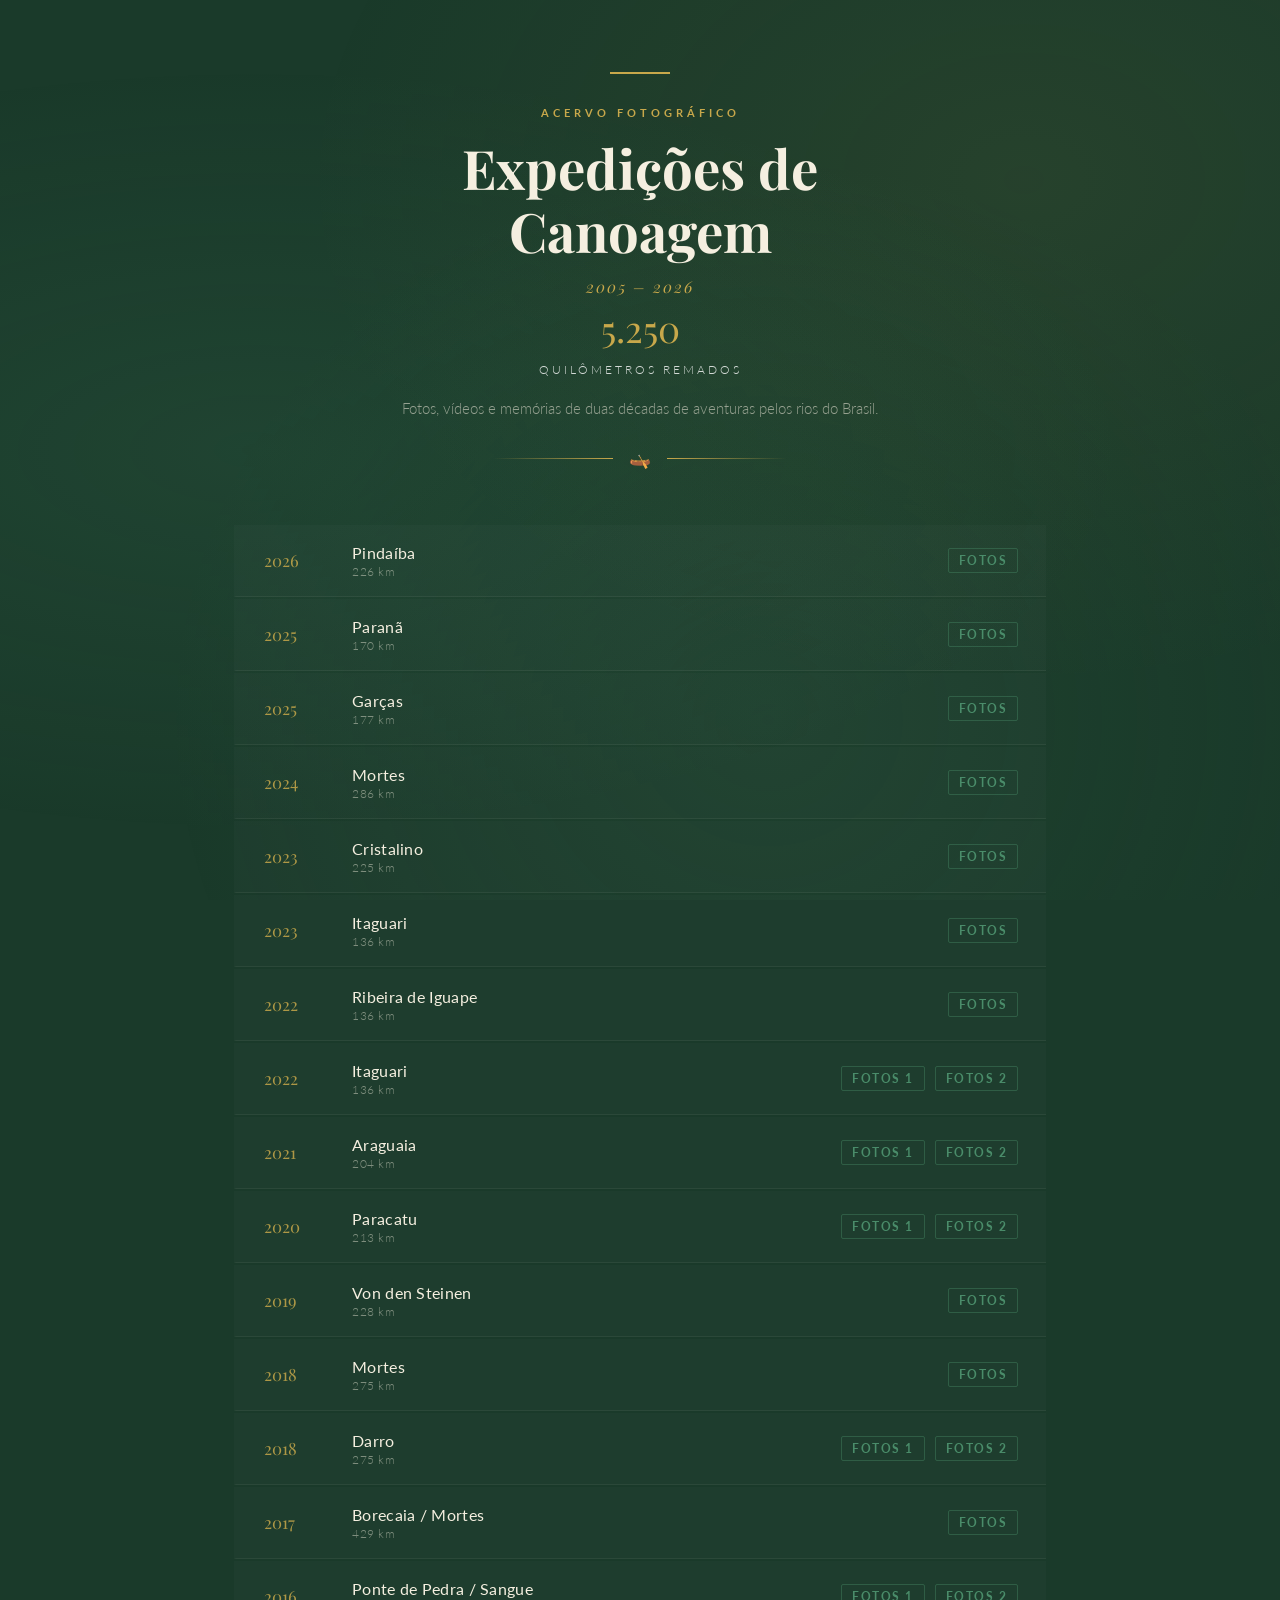
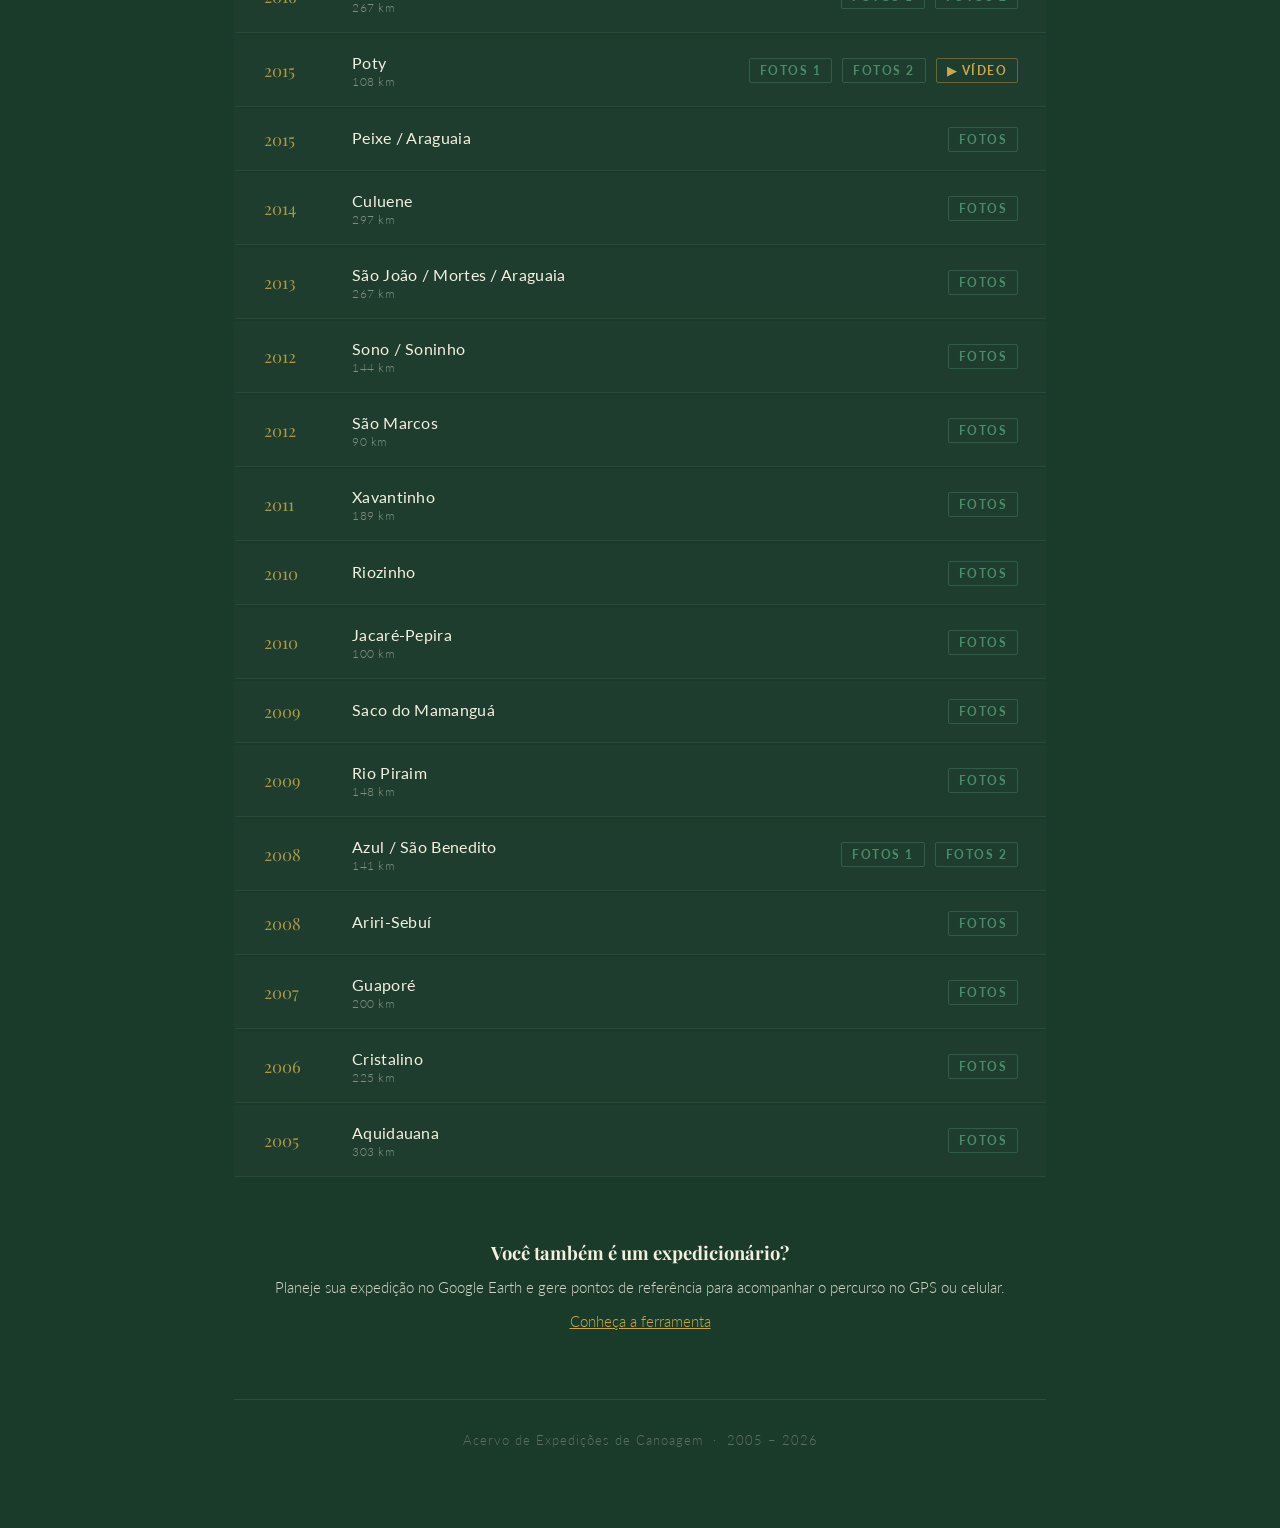
==== index.html @ 000c96ff "Update index.html" ====
<!DOCTYPE html>
<html lang="pt-BR">
<head>
<meta charset="UTF-8">
<meta name="viewport" content="width=device-width, initial-scale=1.0">
<title>Acervo de Expedições de Canoagem</title>
<link href="https://fonts.googleapis.com/css2?family=Playfair+Display:ital,wght@0,400;0,700;1,400&family=Lato:wght@300;400;700&display=swap" rel="stylesheet">
<style>
  :root {
    --verde-escuro: #1a3a2a;
    --verde-medio: #2d5a3d;
    --verde-agua: #4a8c6a;
    --dourado: #c8a84b;
    --bege: #f5efe0;
    --texto: #1a2a1e;
    --texto-suave: #4a5e50;
  }

  * { margin: 0; padding: 0; box-sizing: border-box; }

  body {
    background-color: var(--verde-escuro);
    color: var(--bege);
    font-family: 'Lato', sans-serif;
    font-weight: 300;
    min-height: 100vh;
    overflow-x: hidden;
  }

  /* Fundo com textura */
  body::before {
    content: '';
    position: fixed;
    inset: 0;
    background:
      radial-gradient(ellipse at 20% 50%, rgba(74,140,106,0.12) 0%, transparent 60%),
      radial-gradient(ellipse at 80% 20%, rgba(200,168,75,0.07) 0%, transparent 50%),
      radial-gradient(ellipse at 60% 80%, rgba(45,90,61,0.2) 0%, transparent 55%);
    pointer-events: none;
    z-index: 0;
  }

  .container {
    position: relative;
    z-index: 1;
    max-width: 860px;
    margin: 0 auto;
    padding: 0 24px 80px;
  }

  /* HEADER */
  header {
    text-align: center;
    padding: 72px 0 56px;
    position: relative;
  }

  .header-line {
    width: 60px;
    height: 2px;
    background: var(--dourado);
    margin: 0 auto 32px;
    opacity: 0;
    animation: fadeUp 0.8s ease forwards 0.2s;
  }

  .header-eyebrow {
    font-family: 'Lato', sans-serif;
    font-weight: 700;
    font-size: 11px;
    letter-spacing: 4px;
    text-transform: uppercase;
    color: var(--dourado);
    opacity: 0;
    animation: fadeUp 0.8s ease forwards 0.3s;
  }

  h1 {
    font-family: 'Playfair Display', serif;
    font-size: clamp(2.2rem, 5vw, 3.4rem);
    font-weight: 700;
    line-height: 1.15;
    color: var(--bege);
    margin: 18px 0 14px;
    opacity: 0;
    animation: fadeUp 0.9s ease forwards 0.4s;
  }

  .header-anos {
    font-family: 'Playfair Display', serif;
    font-style: italic;
    font-size: 1rem;
    color: var(--dourado);
    letter-spacing: 2px;
    opacity: 0;
    animation: fadeUp 0.9s ease forwards 0.5s;
  }

  .header-desc { 
    font-size: 0.95rem;
    color: rgba(245,239,224,0.55);
    margin-top: 16px;
    line-height: 1.7;
    opacity: 0;
    animation: fadeUp 0.9s ease forwards 0.6s;
  }
  
  .header-stats {
    font-size: 1rem;
    color: rgba(255,255,255,0.8);
    line-height: 1.7;
    opacity: 0;
    animation: fadeUp 0.9s ease forwards 0.6s;
  }

  .header-ornament {
    display: flex;
    align-items: center;
    justify-content: center;
    gap: 16px;
    margin-top: 26px;
    opacity: 0;
    animation: fadeUp 0.8s ease forwards 0.7s;
  }
  .ornament-line { flex: 1; max-width: 120px; height: 1px; background: linear-gradient(90deg, transparent, var(--dourado)); }
  .ornament-line.right { background: linear-gradient(90deg, var(--dourado), transparent); }
  .ornament-icon { color: var(--dourado); font-size: 1.1rem; }

  /* GRID DE EXPEDIÇÕES */
  .expeditions-grid {
    display: grid;
    gap: 2px;
  }

  .expedition-item {
    display: grid;
    grid-template-columns: 70px minmax(140px, 1fr) auto;
    align-items: center;
    gap: 0 18px;
    padding: 18px 28px;
    border-left: 2px solid transparent;
    transition: all 0.25s ease;
    opacity: 0;
    animation: fadeUp 0.6s ease forwards;
    border-bottom: 1px solid rgba(245,239,224,0.06);
    background: rgba(255,255,255,0.02);
}

  .expedition-item:hover {
    border-left-color: var(--dourado);
    background: rgba(200,168,75,0.06);
    transform: translateX(4px);
  }

  .exp-year {
    font-family: 'Playfair Display', serif;
    font-size: 1.05rem;
    font-weight: 400;
    color: var(--dourado);
    opacity: 0.85;
    white-space: nowrap;
  }

  .exp-name {
    font-size: 1rem;
    font-weight: 400;
    color: var(--bege);
    letter-spacing: 0.3px;
    min-width: 0;
  }
  
  .exp-info {
    display: flex;
    flex-direction: column;
    min-width: 0;
  }

  .exp-distance {
    font-size: 0.72rem;
    color: rgba(245,239,224,0.45);
    margin-top: 3px;
    letter-spacing: 0.5px;
  }

  .exp-links {
    display: flex;
    gap: 10px;
    flex-wrap: wrap;
    justify-content: flex-end;
  }

  .exp-link {
    font-size: 0.75rem;
    font-weight: 700;
    letter-spacing: 1.5px;
    text-transform: uppercase;
    color: var(--verde-agua);
    text-decoration: none;
    border: 1px solid rgba(74,140,106,0.4);
    padding: 4px 10px;
    border-radius: 2px;
    transition: all 0.2s ease;
    white-space: nowrap;
  }

  .exp-link:hover {
    background: var(--verde-agua);
    color: var(--verde-escuro);
    border-color: var(--verde-agua);
  }

  .exp-link.video {
    color: var(--dourado);
    border-color: rgba(200,168,75,0.4);
  }
  .exp-link.video:hover {
    background: var(--dourado);
    color: var(--verde-escuro);
    border-color: var(--dourado);
  }

  /* ANIMAÇÕES por linha */
  .expedition-item:nth-child(1)  { animation-delay: 0.10s }
  .expedition-item:nth-child(2)  { animation-delay: 0.14s }
  .expedition-item:nth-child(3)  { animation-delay: 0.18s }
  .expedition-item:nth-child(4)  { animation-delay: 0.22s }
  .expedition-item:nth-child(5)  { animation-delay: 0.26s }
  .expedition-item:nth-child(6)  { animation-delay: 0.30s }
  .expedition-item:nth-child(7)  { animation-delay: 0.34s }
  .expedition-item:nth-child(8)  { animation-delay: 0.38s }
  .expedition-item:nth-child(9)  { animation-delay: 0.42s }
  .expedition-item:nth-child(10) { animation-delay: 0.46s }
  .expedition-item:nth-child(11) { animation-delay: 0.50s }
  .expedition-item:nth-child(12) { animation-delay: 0.54s }
  .expedition-item:nth-child(13) { animation-delay: 0.58s }
  .expedition-item:nth-child(14) { animation-delay: 0.62s }
  .expedition-item:nth-child(15) { animation-delay: 0.66s }
  .expedition-item:nth-child(16) { animation-delay: 0.70s }
  .expedition-item:nth-child(17) { animation-delay: 0.74s }
  .expedition-item:nth-child(18) { animation-delay: 0.78s }
  .expedition-item:nth-child(19) { animation-delay: 0.82s }
  .expedition-item:nth-child(20) { animation-delay: 0.86s }
  .expedition-item:nth-child(21) { animation-delay: 0.90s }
  .expedition-item:nth-child(22) { animation-delay: 0.94s }
  .expedition-item:nth-child(23) { animation-delay: 0.98s }
  .expedition-item:nth-child(24) { animation-delay: 1.02s }
  .expedition-item:nth-child(25) { animation-delay: 1.06s }
  .expedition-item:nth-child(26) { animation-delay: 1.10s }
  .expedition-item:nth-child(27) { animation-delay: 1.14s }
  .expedition-item:nth-child(28) { animation-delay: 1.18s }
  .expedition-item:nth-child(29) { animation-delay: 1.22s }
  .expedition-item:nth-child(30) { animation-delay: 1.26s }
  .expedition-item:nth-child(30) { animation-delay: 1.30s }
  
  .utilitario {
    display: block;
    text-align: center;
    font-size: 0.95rem;
    color: rgba(245,239,224,0.55);
    line-height: 1.7;
    margin-top: 60px;
  }
  
  .utilitario-titulo {
    margin: 0 0 8px 0;
    font-family: 'Playfair Display', serif;
    font-size: 1.15rem;
    font-weight: 700;
    color: var(--bege);
  }

  .utilitario-texto {
    margin: 0 0 10px 0;
    font-size: 1 rem;
    line-height: 1.5;
    color: rgba(245,239,224,0.85);
  }
  
  @keyframes fadeUp {
    from { opacity: 0; transform: translateY(14px); }
    to   { opacity: 1; transform: translateY(0); }
  }

  /* FOOTER */
  footer {
    text-align: center;
    margin-top: 64px;
    padding-top: 32px;
    border-top: 1px solid rgba(245,239,224,0.1);
    font-size: 0.8rem;
    color: rgba(245,239,224,0.3);
    letter-spacing: 1px;
  }
  
    /* RESPONSIVE */
  @media (max-width: 600px) {

    .container {
        padding: 0 12px 50px;
    }

    .expedition-item {
        grid-template-columns: 55px minmax(90px, 1fr) auto;
        gap: 0 10px;
        padding: 12px 10px;
    }

    .exp-year {
        font-size: 0.9rem;
    }

    .exp-name {
        font-size: 0.88rem;
        line-height: 1.25;
    }
    
    .exp-distance {
        font-size: 0.62rem;
    }

    .exp-links {
        grid-column: auto;
        justify-content: flex-end;
        gap: 4px;
    }

    .exp-link {
        font-size: 0.58rem;
        letter-spacing: 0.8px;
        padding: 3px 6px;
    }
}

@media (max-width: 400px) {

    .expedition-item {
        grid-template-columns: 48px minmax(70px, 1fr) auto;
        gap: 0 8px;
        padding: 10px 8px;
    }

    .exp-year {
        font-size: 0.82rem;
    }

    .exp-name {
        font-size: 0.8rem;
    }
    
    .exp-distance {
        font-size: 0.62rem;
    }

    .exp-link {
        font-size: 0.52rem;
        padding: 2px 5px;
    }
}

a {
    color: #c8a84b;
}

a:hover {
    color: #ffe08a;
}

a:visited {
    color: #c8a84b;
}
</style>
</head>
<body>
<div class="container">

  <header>
    <div class="header-line"></div>
    <div class="header-eyebrow">Acervo fotográfico</div>
    <h1>Expedições de<br>Canoagem</h1>
    <div class="header-anos">2005 – 2026</div>
    <div class="header-stats">
    <div style="font-size:2.3rem;color:var(--dourado);font-family:'Playfair Display',serif;">
        5.250
    </div>
    <div style="font-size:0.75rem;letter-spacing:3px;text-transform:uppercase;">
        Quilômetros remados
    </div>
    </div>
	<p class="header-desc">Fotos, vídeos e memórias de duas décadas de aventuras pelos rios do Brasil.</p>
	<div class="header-ornament">
      <div class="ornament-line"></div>
      <div class="ornament-icon">🛶</div>
      <div class="ornament-line right"></div>
    </div>
  </header>

  <div class="expeditions-grid">

    <div class="expedition-item">
      <span class="exp-year">2026</span>
      <div class="exp-info">
        <span class="exp-name">Pindaíba</span>
        <span class="exp-distance">226 km</span>
    </div>
      <div class="exp-links">
        <a class="exp-link" href="https://photos.app.goo.gl/m9v47YQHUEsN6g4j7" target="_blank">Fotos</a>
      </div>
    </div>
    
     <div class="expedition-item">
      <span class="exp-year">2025</span>
      <div class="exp-info">
        <span class="exp-name">Paranã</span>
        <span class="exp-distance">170 km</span>
      </div>
      <div class="exp-links">
        <a class="exp-link" href="https://photos.app.goo.gl/DyRYqkpv8MAnPJQ5A" target="_blank">Fotos</a>
      </div>
    </div>

    <div class="expedition-item">
      <span class="exp-year">2025</span>
      <div class="exp-info">
        <span class="exp-name">Garças</span>
        <span class="exp-distance">177 km</span>
      </div>
      <div class="exp-links">
        <a class="exp-link" href="https://photos.app.goo.gl/UR3LvD22ki93mKbQ8" target="_blank">Fotos</a>
      </div>
    </div>

    <div class="expedition-item">
      <span class="exp-year">2024</span>
      <div class="exp-info">
        <span class="exp-name">Mortes</span>
        <span class="exp-distance">286 km</span>
      </div>
      <div class="exp-links">
        <a class="exp-link" href="https://photos.app.goo.gl/uyjTkDUnoEy2aUme9" target="_blank">Fotos</a>
      </div>
    </div>

    <div class="expedition-item">
      <span class="exp-year">2023</span>
      <div class="exp-info">
        <span class="exp-name">Cristalino</span>
        <span class="exp-distance">225 km</span>
      </div>
      <div class="exp-links">
        <a class="exp-link" href="https://photos.app.goo.gl/HfRaPcPBHWZJnwCd9" target="_blank">Fotos</a>
      </div>
    </div>

	<div class="expedition-item">
      <span class="exp-year">2023</span>
      <div class="exp-info">
        <span class="exp-name">Itaguari</span>
        <span class="exp-distance">136 km</span>
      </div>
      <div class="exp-links">
        <a class="exp-link" href="https://photos.app.goo.gl/9ZM7ihvPqLXBNMGN9" target="_blank">Fotos</a>
      </div>
    </div>
	  
    <div class="expedition-item">
      <span class="exp-year">2022</span>
      <div class="exp-info">
        <span class="exp-name">Ribeira de Iguape</span>
        <span class="exp-distance">136 km</span>
      </div>
      <div class="exp-links">
        <a class="exp-link" href="https://photos.app.goo.gl/zvNReesDEYcqHHKM9" target="_blank">Fotos</a>
      </div>
    </div>

    <div class="expedition-item">
      <span class="exp-year">2022</span>
      <div class="exp-info">
        <span class="exp-name">Itaguari</span>
        <span class="exp-distance">136 km</span>
      </div>
      <div class="exp-links">
        <a class="exp-link" href="https://photos.app.goo.gl/89jy46BPt4EvnwqKA" target="_blank">Fotos 1</a>
        <a class="exp-link" href="https://photos.app.goo.gl/bTAGxEXSX6N8avP66" target="_blank">Fotos 2</a>
      </div>
    </div>

    <div class="expedition-item">
      <span class="exp-year">2021</span>
      <div class="exp-info">
        <span class="exp-name">Araguaia</span>
        <span class="exp-distance">204 km</span>
      </div>
      <div class="exp-links">
        <a class="exp-link" href="https://photos.app.goo.gl/kb1BboUAmhTsWbC87" target="_blank">Fotos 1</a>
		<a class="exp-link" href="https://photos.app.goo.gl/MrUh2fDmd6QWYtRv7" target="_blank">Fotos 2</a>
      </div>
    </div>

    <div class="expedition-item">
      <span class="exp-year">2020</span>
      <div class="exp-info">
        <span class="exp-name">Paracatu</span>
        <span class="exp-distance">213 km</span>
      </div>
      <div class="exp-links">
        <a class="exp-link" href="https://photos.app.goo.gl/4knHjHYUZtkJJ9MV6" target="_blank">Fotos 1</a>
        <a class="exp-link" href="https://photos.app.goo.gl/vZLcXkLYufs4cEvV6" target="_blank">Fotos 2</a>
      </div>
    </div>

    <div class="expedition-item">
      <span class="exp-year">2019</span>
      <div class="exp-info">
        <span class="exp-name">Von den Steinen</span>
        <span class="exp-distance">228 km</span>
      </div>
      <div class="exp-links">
        <a class="exp-link" href="https://photos.app.goo.gl/S7rGKEp4Vqud6LMJ7" target="_blank">Fotos</a>
      </div>
    </div>

    <div class="expedition-item">
      <span class="exp-year">2018</span>
      <div class="exp-info">
        <span class="exp-name">Mortes</span>
        <span class="exp-distance">275 km</span>
      </div>
      <div class="exp-links">
        <a class="exp-link" href="https://photos.app.goo.gl/ms8rifiNUSxWVVWm7" target="_blank">Fotos</a>
      </div>
    </div>

    <div class="expedition-item">
      <span class="exp-year">2018</span>
      <div class="exp-info">
        <span class="exp-name">Darro</span>
        <span class="exp-distance">275 km</span>
      </div>
      <div class="exp-links">
        <a class="exp-link" href="https://photos.app.goo.gl/ZwB79SADoG4itPw28" target="_blank">Fotos 1</a>
        <a class="exp-link" href="https://photos.app.goo.gl/5dcUvqsG5TUX3bADA" target="_blank">Fotos 2</a>
      </div>
    </div>

    <div class="expedition-item">
      <span class="exp-year">2017</span>
      <div class="exp-info">
        <span class="exp-name">Borecaia / Mortes</span>
        <span class="exp-distance">429 km</span>
      </div>
      <div class="exp-links">
        <a class="exp-link" href="https://photos.app.goo.gl/M82o2D0hXvsnNRkP2" target="_blank">Fotos</a>
      </div>
    </div>

    <div class="expedition-item">
      <span class="exp-year">2016</span>
      <div class="exp-info">
        <span class="exp-name">Ponte de Pedra / Sangue</span>
        <span class="exp-distance">267 km</span>
      </div>
      <div class="exp-links">
        <a class="exp-link" href="https://photos.app.goo.gl/togx7EcDFhQzoZAQ8" target="_blank">Fotos 1</a>
		<a class="exp-link" href="https://photos.app.goo.gl/5KssFTd15VfbUk2Y9" target="_blank">Fotos 2</a>
      </div>
    </div>

    <div class="expedition-item">
      <span class="exp-year">2015</span>
      <div class="exp-info">
        <span class="exp-name">Poty</span>
        <span class="exp-distance">108 km</span>
      </div>
      <div class="exp-links">
        <a class="exp-link" href="https://photos.app.goo.gl/yxqR5dMR9TVwUP3d6" target="_blank">Fotos 1</a>
        <a class="exp-link" href="https://photos.app.goo.gl/fs1KAXpQHvMyzT86A" target="_blank">Fotos 2</a>
        <a class="exp-link video" href="https://vimeo.com/130828485" target="_blank">▶ Vídeo</a>
      </div>
    </div>

    <div class="expedition-item">
      <span class="exp-year">2015</span>
      <div class="exp-info">
        <span class="exp-name">Peixe / Araguaia</span>
        <span class="exp-distance"></span>
      </div>
      <div class="exp-links">
        <a class="exp-link" href="https://goo.gl/photos/z7FJrwnPuCch7qSb9" target="_blank">Fotos</a>
      </div>
    </div>

    <div class="expedition-item">
      <span class="exp-year">2014</span>
      <div class="exp-info">
        <span class="exp-name">Culuene</span>
        <span class="exp-distance">297 km</span>
      </div>
      <div class="exp-links">
        <a class="exp-link" href="https://photos.app.goo.gl/xWeLgeG8LHFQ4WCA6" target="_blank">Fotos</a>
      </div>
    </div>

    <div class="expedition-item">
      <span class="exp-year">2013</span>
      <div class="exp-info">
        <span class="exp-name">São João / Mortes / Araguaia</span>
        <span class="exp-distance">267 km</span>
      </div>
      <div class="exp-links">
        <a class="exp-link" href="https://photos.app.goo.gl/2LrCK5eBKgw5pi1F7" target="_blank">Fotos</a>
      </div>
    </div>

    <div class="expedition-item">
      <span class="exp-year">2012</span>
      <div class="exp-info">
        <span class="exp-name">Sono / Soninho</span>
        <span class="exp-distance">144 km</span>
      </div>
      <div class="exp-links">
        <a class="exp-link" href="https://goo.gl/photos/wistmKkBZjPVUen86" target="_blank">Fotos</a>
      </div>
    </div>

    <div class="expedition-item">
      <span class="exp-year">2012</span>
      <div class="exp-info">
        <span class="exp-name">São Marcos</span>
        <span class="exp-distance">90 km</span>
      </div>
      <div class="exp-links">
        <a class="exp-link" href="https://photos.app.goo.gl/DwHQTTXSjPXovUgu5" target="_blank">Fotos</a>
      </div>
    </div>

    <div class="expedition-item">
      <span class="exp-year">2011</span>
      <div class="exp-info">
        <span class="exp-name">Xavantinho</span>
        <span class="exp-distance">189 km</span>
      </div>
      <div class="exp-links">
        <a class="exp-link" href="https://goo.gl/photos/EeXbLpGmJN8E6BH46" target="_blank">Fotos</a>
      </div>
    </div>

    <div class="expedition-item">
      <span class="exp-year">2010</span>
      <div class="exp-info">
        <span class="exp-name">Riozinho</span>
        <span class="exp-distance"></span>
      </div>
      <div class="exp-links">
        <a class="exp-link" href="https://photos.app.goo.gl/NenxjAC2cfAWijgn7" target="_blank">Fotos</a>
      </div>
    </div>

    <div class="expedition-item">
      <span class="exp-year">2010</span>
      <div class="exp-info">
        <span class="exp-name">Jacaré-Pepira</span>
        <span class="exp-distance">100 km</span>
      </div>
      <div class="exp-links">
        <a class="exp-link" href="https://photos.app.goo.gl/qzBr225b5j5mZPQp6" target="_blank">Fotos</a>
      </div>
    </div>

    <div class="expedition-item">
      <span class="exp-year">2009</span>
      <div class="exp-info">
        <span class="exp-name">Saco do Mamanguá</span>
        <span class="exp-distance"></span>
      </div>
      <div class="exp-links">
        <a class="exp-link" href="https://photos.app.goo.gl/JgRmRMt6TnrGEkGG9" target="_blank">Fotos</a>
      </div>
    </div>

    <div class="expedition-item">
      <span class="exp-year">2009</span>
      <div class="exp-info">
        <span class="exp-name">Rio Piraim</span>
        <span class="exp-distance">148 km</span>
      </div>
      <div class="exp-links">
        <a class="exp-link" href="https://photos.app.goo.gl/pK6S1UVzhmqF3j4D8" target="_blank">Fotos</a>
      </div>
    </div>

    <div class="expedition-item">
      <span class="exp-year">2008</span>
      <div class="exp-info">
        <span class="exp-name">Azul / São Benedito</span>
        <span class="exp-distance">141 km</span>
      </div>
      <div class="exp-links">
        <a class="exp-link" href="https://goo.gl/photos/HiXSYeYApEwK4rWi7" target="_blank">Fotos 1</a>
		<a class="exp-link" href="https://photos.app.goo.gl/nvSxuikYibEsEFby5" target="_blank">Fotos 2</a>
      </div>
    </div>

    <div class="expedition-item">
      <span class="exp-year">2008</span>
      <div class="exp-info">
        <span class="exp-name">Ariri-Sebuí</span>
        <span class="exp-distance"></span>
      </div>
      <div class="exp-links">
        <a class="exp-link" href="https://photos.app.goo.gl/Vctr5ZGRqvKuKgKZ9" target="_blank">Fotos</a>
      </div>
    </div>

    <div class="expedition-item">
      <span class="exp-year">2007</span>
      <div class="exp-info">
        <span class="exp-name">Guaporé</span>
        <span class="exp-distance">200 km</span>
      </div>
      <div class="exp-links">
        <a class="exp-link" href="https://goo.gl/photos/b6JsruB59MyX21857" target="_blank">Fotos</a>
      </div>
    </div>

    <div class="expedition-item">
      <span class="exp-year">2006</span>
      <div class="exp-info">
        <span class="exp-name">Cristalino</span>
        <span class="exp-distance">225 km</span>
      </div>
      <div class="exp-links">
        <a class="exp-link" href="https://photos.app.goo.gl/tcVBaVaHgmfpk3ND9" target="_blank">Fotos</a>
      </div>
    </div>

    <div class="expedition-item">
      <span class="exp-year">2005</span>
      <div class="exp-info">
        <span class="exp-name">Aquidauana</span>
        <span class="exp-distance">303 km</span>
      </div>
      <div class="exp-links">
        <a class="exp-link" href="https://photos.app.goo.gl/2y8y6T2FN9wakmce8" target="_blank">Fotos</a>
      </div>
    </div>

  </div>
  
  <div class="utilitario">
    <p class="utilitario-titulo">Você também é um expedicionário?</p>

    <p class="utilitario-texto">
        Planeje sua expedição no Google Earth e gere pontos de referência para acompanhar o percurso no GPS ou celular.
    </p>

    <a href="manipulakml.html" target="_blank">Conheça a ferramenta</a>
  </div>

  <footer>
    <p>Acervo de Expedições de Canoagem &nbsp;·&nbsp; 2005 – 2026</p>
  </footer>
</div>
</body>
</html>
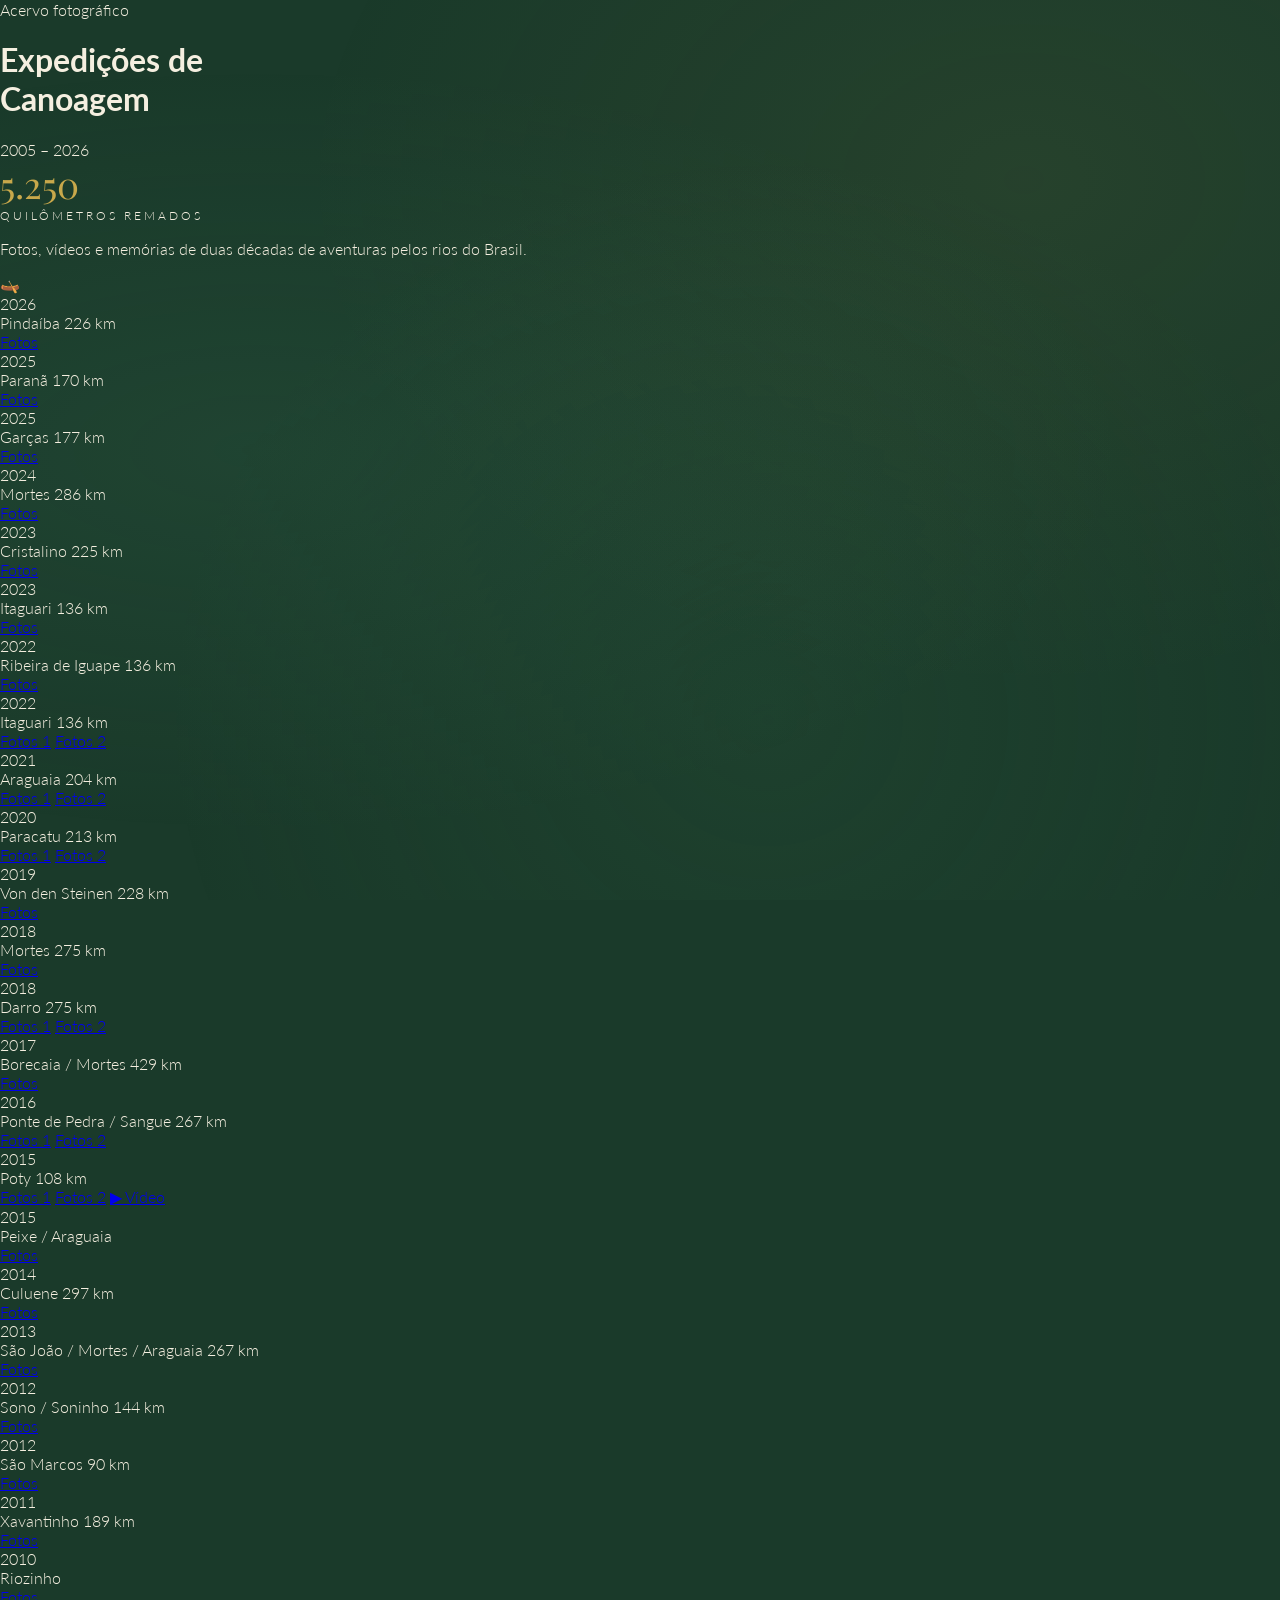
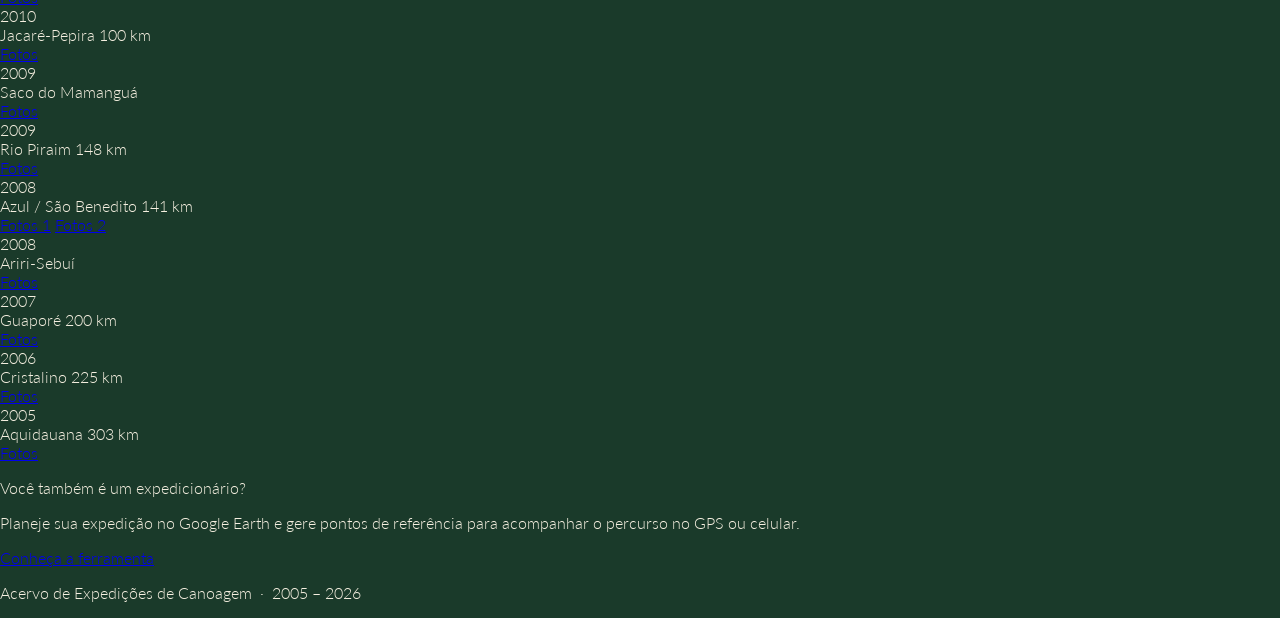
==== commit 32854ab7: "Update index.html" ====
--- a/index.html
+++ b/index.html
@@ -1,765 +1,405 @@
 <!DOCTYPE html>
 <html lang="pt-BR">
+
 <head>
-<meta charset="UTF-8">
-<meta name="viewport" content="width=device-width, initial-scale=1.0">
-<title>Acervo de Expedições de Canoagem</title>
-<link href="https://fonts.googleapis.com/css2?family=Playfair+Display:ital,wght@0,400;0,700;1,400&family=Lato:wght@300;400;700&display=swap" rel="stylesheet">
-<style>
-  :root {
-    --verde-escuro: #1a3a2a;
-    --verde-medio: #2d5a3d;
-    --verde-agua: #4a8c6a;
-    --dourado: #c8a84b;
-    --bege: #f5efe0;
-    --texto: #1a2a1e;
-    --texto-suave: #4a5e50;
-  }
-
-  * { margin: 0; padding: 0; box-sizing: border-box; }
-
-  body {
-    background-color: var(--verde-escuro);
-    color: var(--bege);
-    font-family: 'Lato', sans-serif;
-    font-weight: 300;
-    min-height: 100vh;
-    overflow-x: hidden;
-  }
-
-  /* Fundo com textura */
-  body::before {
-    content: '';
-    position: fixed;
-    inset: 0;
-    background:
-      radial-gradient(ellipse at 20% 50%, rgba(74,140,106,0.12) 0%, transparent 60%),
-      radial-gradient(ellipse at 80% 20%, rgba(200,168,75,0.07) 0%, transparent 50%),
-      radial-gradient(ellipse at 60% 80%, rgba(45,90,61,0.2) 0%, transparent 55%);
-    pointer-events: none;
-    z-index: 0;
-  }
-
-  .container {
-    position: relative;
-    z-index: 1;
-    max-width: 860px;
-    margin: 0 auto;
-    padding: 0 24px 80px;
-  }
-
-  /* HEADER */
-  header {
-    text-align: center;
-    padding: 72px 0 56px;
-    position: relative;
-  }
-
-  .header-line {
-    width: 60px;
-    height: 2px;
-    background: var(--dourado);
-    margin: 0 auto 32px;
-    opacity: 0;
-    animation: fadeUp 0.8s ease forwards 0.2s;
-  }
-
-  .header-eyebrow {
-    font-family: 'Lato', sans-serif;
-    font-weight: 700;
-    font-size: 11px;
-    letter-spacing: 4px;
-    text-transform: uppercase;
-    color: var(--dourado);
-    opacity: 0;
-    animation: fadeUp 0.8s ease forwards 0.3s;
-  }
-
-  h1 {
-    font-family: 'Playfair Display', serif;
-    font-size: clamp(2.2rem, 5vw, 3.4rem);
-    font-weight: 700;
-    line-height: 1.15;
-    color: var(--bege);
-    margin: 18px 0 14px;
-    opacity: 0;
-    animation: fadeUp 0.9s ease forwards 0.4s;
-  }
-
-  .header-anos {
-    font-family: 'Playfair Display', serif;
-    font-style: italic;
-    font-size: 1rem;
-    color: var(--dourado);
-    letter-spacing: 2px;
-    opacity: 0;
-    animation: fadeUp 0.9s ease forwards 0.5s;
-  }
-
-  .header-desc { 
-    font-size: 0.95rem;
-    color: rgba(245,239,224,0.55);
-    margin-top: 16px;
-    line-height: 1.7;
-    opacity: 0;
-    animation: fadeUp 0.9s ease forwards 0.6s;
-  }
-  
-  .header-stats {
-    font-size: 1rem;
-    color: rgba(255,255,255,0.8);
-    line-height: 1.7;
-    opacity: 0;
-    animation: fadeUp 0.9s ease forwards 0.6s;
-  }
-
-  .header-ornament {
-    display: flex;
-    align-items: center;
-    justify-content: center;
-    gap: 16px;
-    margin-top: 26px;
-    opacity: 0;
-    animation: fadeUp 0.8s ease forwards 0.7s;
-  }
-  .ornament-line { flex: 1; max-width: 120px; height: 1px; background: linear-gradient(90deg, transparent, var(--dourado)); }
-  .ornament-line.right { background: linear-gradient(90deg, var(--dourado), transparent); }
-  .ornament-icon { color: var(--dourado); font-size: 1.1rem; }
-
-  /* GRID DE EXPEDIÇÕES */
-  .expeditions-grid {
-    display: grid;
-    gap: 2px;
-  }
-
-  .expedition-item {
-    display: grid;
-    grid-template-columns: 70px minmax(140px, 1fr) auto;
-    align-items: center;
-    gap: 0 18px;
-    padding: 18px 28px;
-    border-left: 2px solid transparent;
-    transition: all 0.25s ease;
-    opacity: 0;
-    animation: fadeUp 0.6s ease forwards;
-    border-bottom: 1px solid rgba(245,239,224,0.06);
-    background: rgba(255,255,255,0.02);
-}
-
-  .expedition-item:hover {
-    border-left-color: var(--dourado);
-    background: rgba(200,168,75,0.06);
-    transform: translateX(4px);
-  }
-
-  .exp-year {
-    font-family: 'Playfair Display', serif;
-    font-size: 1.05rem;
-    font-weight: 400;
-    color: var(--dourado);
-    opacity: 0.85;
-    white-space: nowrap;
-  }
-
-  .exp-name {
-    font-size: 1rem;
-    font-weight: 400;
-    color: var(--bege);
-    letter-spacing: 0.3px;
-    min-width: 0;
-  }
-  
-  .exp-info {
-    display: flex;
-    flex-direction: column;
-    min-width: 0;
-  }
-
-  .exp-distance {
-    font-size: 0.72rem;
-    color: rgba(245,239,224,0.45);
-    margin-top: 3px;
-    letter-spacing: 0.5px;
-  }
-
-  .exp-links {
-    display: flex;
-    gap: 10px;
-    flex-wrap: wrap;
-    justify-content: flex-end;
-  }
-
-  .exp-link {
-    font-size: 0.75rem;
-    font-weight: 700;
-    letter-spacing: 1.5px;
-    text-transform: uppercase;
-    color: var(--verde-agua);
-    text-decoration: none;
-    border: 1px solid rgba(74,140,106,0.4);
-    padding: 4px 10px;
-    border-radius: 2px;
-    transition: all 0.2s ease;
-    white-space: nowrap;
-  }
-
-  .exp-link:hover {
-    background: var(--verde-agua);
-    color: var(--verde-escuro);
-    border-color: var(--verde-agua);
-  }
-
-  .exp-link.video {
-    color: var(--dourado);
-    border-color: rgba(200,168,75,0.4);
-  }
-  .exp-link.video:hover {
-    background: var(--dourado);
-    color: var(--verde-escuro);
-    border-color: var(--dourado);
-  }
-
-  /* ANIMAÇÕES por linha */
-  .expedition-item:nth-child(1)  { animation-delay: 0.10s }
-  .expedition-item:nth-child(2)  { animation-delay: 0.14s }
-  .expedition-item:nth-child(3)  { animation-delay: 0.18s }
-  .expedition-item:nth-child(4)  { animation-delay: 0.22s }
-  .expedition-item:nth-child(5)  { animation-delay: 0.26s }
-  .expedition-item:nth-child(6)  { animation-delay: 0.30s }
-  .expedition-item:nth-child(7)  { animation-delay: 0.34s }
-  .expedition-item:nth-child(8)  { animation-delay: 0.38s }
-  .expedition-item:nth-child(9)  { animation-delay: 0.42s }
-  .expedition-item:nth-child(10) { animation-delay: 0.46s }
-  .expedition-item:nth-child(11) { animation-delay: 0.50s }
-  .expedition-item:nth-child(12) { animation-delay: 0.54s }
-  .expedition-item:nth-child(13) { animation-delay: 0.58s }
-  .expedition-item:nth-child(14) { animation-delay: 0.62s }
-  .expedition-item:nth-child(15) { animation-delay: 0.66s }
-  .expedition-item:nth-child(16) { animation-delay: 0.70s }
-  .expedition-item:nth-child(17) { animation-delay: 0.74s }
-  .expedition-item:nth-child(18) { animation-delay: 0.78s }
-  .expedition-item:nth-child(19) { animation-delay: 0.82s }
-  .expedition-item:nth-child(20) { animation-delay: 0.86s }
-  .expedition-item:nth-child(21) { animation-delay: 0.90s }
-  .expedition-item:nth-child(22) { animation-delay: 0.94s }
-  .expedition-item:nth-child(23) { animation-delay: 0.98s }
-  .expedition-item:nth-child(24) { animation-delay: 1.02s }
-  .expedition-item:nth-child(25) { animation-delay: 1.06s }
-  .expedition-item:nth-child(26) { animation-delay: 1.10s }
-  .expedition-item:nth-child(27) { animation-delay: 1.14s }
-  .expedition-item:nth-child(28) { animation-delay: 1.18s }
-  .expedition-item:nth-child(29) { animation-delay: 1.22s }
-  .expedition-item:nth-child(30) { animation-delay: 1.26s }
-  .expedition-item:nth-child(30) { animation-delay: 1.30s }
-  
-  .utilitario {
-    display: block;
-    text-align: center;
-    font-size: 0.95rem;
-    color: rgba(245,239,224,0.55);
-    line-height: 1.7;
-    margin-top: 60px;
-  }
-  
-  .utilitario-titulo {
-    margin: 0 0 8px 0;
-    font-family: 'Playfair Display', serif;
-    font-size: 1.15rem;
-    font-weight: 700;
-    color: var(--bege);
-  }
-
-  .utilitario-texto {
-    margin: 0 0 10px 0;
-    font-size: 1 rem;
-    line-height: 1.5;
-    color: rgba(245,239,224,0.85);
-  }
-  
-  @keyframes fadeUp {
-    from { opacity: 0; transform: translateY(14px); }
-    to   { opacity: 1; transform: translateY(0); }
-  }
-
-  /* FOOTER */
-  footer {
-    text-align: center;
-    margin-top: 64px;
-    padding-top: 32px;
-    border-top: 1px solid rgba(245,239,224,0.1);
-    font-size: 0.8rem;
-    color: rgba(245,239,224,0.3);
-    letter-spacing: 1px;
-  }
-  
-    /* RESPONSIVE */
-  @media (max-width: 600px) {
-
-    .container {
-        padding: 0 12px 50px;
-    }
-
-    .expedition-item {
-        grid-template-columns: 55px minmax(90px, 1fr) auto;
-        gap: 0 10px;
-        padding: 12px 10px;
-    }
-
-    .exp-year {
-        font-size: 0.9rem;
-    }
-
-    .exp-name {
-        font-size: 0.88rem;
-        line-height: 1.25;
-    }
-    
-    .exp-distance {
-        font-size: 0.62rem;
-    }
-
-    .exp-links {
-        grid-column: auto;
-        justify-content: flex-end;
-        gap: 4px;
-    }
-
-    .exp-link {
-        font-size: 0.58rem;
-        letter-spacing: 0.8px;
-        padding: 3px 6px;
-    }
-}
-
-@media (max-width: 400px) {
-
-    .expedition-item {
-        grid-template-columns: 48px minmax(70px, 1fr) auto;
-        gap: 0 8px;
-        padding: 10px 8px;
-    }
-
-    .exp-year {
-        font-size: 0.82rem;
-    }
-
-    .exp-name {
-        font-size: 0.8rem;
-    }
-    
-    .exp-distance {
-        font-size: 0.62rem;
-    }
-
-    .exp-link {
-        font-size: 0.52rem;
-        padding: 2px 5px;
-    }
-}
-
-a {
-    color: #c8a84b;
-}
-
-a:hover {
-    color: #ffe08a;
-}
-
-a:visited {
-    color: #c8a84b;
-}
-</style>
+    <meta charset="UTF-8">
+    <meta name="viewport" content="width=device-width, initial-scale=1.0">
+    <title>Acervo de Expedições de Canoagem</title>
+    <link href="https://fonts.googleapis.com/css2?family=Playfair+Display:ital,wght@0,400;0,700;1,400&family=Lato:wght@300;400;700&display=swap" rel="stylesheet">
+    <link rel="stylesheet" href="tratakml.css">
 </head>
+
 <body>
-<div class="container">
-
-  <header>
-    <div class="header-line"></div>
-    <div class="header-eyebrow">Acervo fotográfico</div>
-    <h1>Expedições de<br>Canoagem</h1>
-    <div class="header-anos">2005 – 2026</div>
-    <div class="header-stats">
-    <div style="font-size:2.3rem;color:var(--dourado);font-family:'Playfair Display',serif;">
-        5.250
+    <div class="container">
+
+        <header>
+            <div class="header-line"></div>
+            <div class="header-eyebrow">Acervo fotográfico</div>
+            <h1>Expedições de<br>Canoagem</h1>
+            <div class="header-anos">2005 – 2026</div>
+            <div class="header-stats">
+                <div style="font-size:2.3rem;color:var(--dourado);font-family:'Playfair Display',serif;">
+                    5.250
+                </div>
+                <div style="font-size:0.75rem;letter-spacing:3px;text-transform:uppercase;">
+                    Quilômetros remados
+                </div>
+            </div>
+            <p class="header-desc">Fotos, vídeos e memórias de duas décadas de aventuras pelos rios do Brasil.</p>
+            <div class="header-ornament">
+                <div class="ornament-line"></div>
+                <div class="ornament-icon">🛶</div>
+                <div class="ornament-line right"></div>
+            </div>
+        </header>
+
+        <div class="expeditions-grid">
+
+            <div class="expedition-item">
+                <span class="exp-year">2026</span>
+                <div class="exp-info">
+                    <span class="exp-name">Pindaíba</span>
+                    <span class="exp-distance">226 km</span>
+                </div>
+                <div class="exp-links">
+                    <a class="exp-link" href="https://photos.app.goo.gl/m9v47YQHUEsN6g4j7" target="_blank">Fotos</a>
+                </div>
+            </div>
+
+            <div class="expedition-item">
+                <span class="exp-year">2025</span>
+                <div class="exp-info">
+                    <span class="exp-name">Paranã</span>
+                    <span class="exp-distance">170 km</span>
+                </div>
+                <div class="exp-links">
+                    <a class="exp-link" href="https://photos.app.goo.gl/DyRYqkpv8MAnPJQ5A" target="_blank">Fotos</a>
+                </div>
+            </div>
+
+            <div class="expedition-item">
+                <span class="exp-year">2025</span>
+                <div class="exp-info">
+                    <span class="exp-name">Garças</span>
+                    <span class="exp-distance">177 km</span>
+                </div>
+                <div class="exp-links">
+                    <a class="exp-link" href="https://photos.app.goo.gl/UR3LvD22ki93mKbQ8" target="_blank">Fotos</a>
+                </div>
+            </div>
+
+            <div class="expedition-item">
+                <span class="exp-year">2024</span>
+                <div class="exp-info">
+                    <span class="exp-name">Mortes</span>
+                    <span class="exp-distance">286 km</span>
+                </div>
+                <div class="exp-links">
+                    <a class="exp-link" href="https://photos.app.goo.gl/uyjTkDUnoEy2aUme9" target="_blank">Fotos</a>
+                </div>
+            </div>
+
+            <div class="expedition-item">
+                <span class="exp-year">2023</span>
+                <div class="exp-info">
+                    <span class="exp-name">Cristalino</span>
+                    <span class="exp-distance">225 km</span>
+                </div>
+                <div class="exp-links">
+                    <a class="exp-link" href="https://photos.app.goo.gl/HfRaPcPBHWZJnwCd9" target="_blank">Fotos</a>
+                </div>
+            </div>
+
+            <div class="expedition-item">
+                <span class="exp-year">2023</span>
+                <div class="exp-info">
+                    <span class="exp-name">Itaguari</span>
+                    <span class="exp-distance">136 km</span>
+                </div>
+                <div class="exp-links">
+                    <a class="exp-link" href="https://photos.app.goo.gl/9ZM7ihvPqLXBNMGN9" target="_blank">Fotos</a>
+                </div>
+            </div>
+
+            <div class="expedition-item">
+                <span class="exp-year">2022</span>
+                <div class="exp-info">
+                    <span class="exp-name">Ribeira de Iguape</span>
+                    <span class="exp-distance">136 km</span>
+                </div>
+                <div class="exp-links">
+                    <a class="exp-link" href="https://photos.app.goo.gl/zvNReesDEYcqHHKM9" target="_blank">Fotos</a>
+                </div>
+            </div>
+
+            <div class="expedition-item">
+                <span class="exp-year">2022</span>
+                <div class="exp-info">
+                    <span class="exp-name">Itaguari</span>
+                    <span class="exp-distance">136 km</span>
+                </div>
+                <div class="exp-links">
+                    <a class="exp-link" href="https://photos.app.goo.gl/89jy46BPt4EvnwqKA" target="_blank">Fotos 1</a>
+                    <a class="exp-link" href="https://photos.app.goo.gl/bTAGxEXSX6N8avP66" target="_blank">Fotos 2</a>
+                </div>
+            </div>
+
+            <div class="expedition-item">
+                <span class="exp-year">2021</span>
+                <div class="exp-info">
+                    <span class="exp-name">Araguaia</span>
+                    <span class="exp-distance">204 km</span>
+                </div>
+                <div class="exp-links">
+                    <a class="exp-link" href="https://photos.app.goo.gl/kb1BboUAmhTsWbC87" target="_blank">Fotos 1</a>
+                    <a class="exp-link" href="https://photos.app.goo.gl/MrUh2fDmd6QWYtRv7" target="_blank">Fotos 2</a>
+                </div>
+            </div>
+
+            <div class="expedition-item">
+                <span class="exp-year">2020</span>
+                <div class="exp-info">
+                    <span class="exp-name">Paracatu</span>
+                    <span class="exp-distance">213 km</span>
+                </div>
+                <div class="exp-links">
+                    <a class="exp-link" href="https://photos.app.goo.gl/4knHjHYUZtkJJ9MV6" target="_blank">Fotos 1</a>
+                    <a class="exp-link" href="https://photos.app.goo.gl/vZLcXkLYufs4cEvV6" target="_blank">Fotos 2</a>
+                </div>
+            </div>
+
+            <div class="expedition-item">
+                <span class="exp-year">2019</span>
+                <div class="exp-info">
+                    <span class="exp-name">Von den Steinen</span>
+                    <span class="exp-distance">228 km</span>
+                </div>
+                <div class="exp-links">
+                    <a class="exp-link" href="https://photos.app.goo.gl/S7rGKEp4Vqud6LMJ7" target="_blank">Fotos</a>
+                </div>
+            </div>
+
+            <div class="expedition-item">
+                <span class="exp-year">2018</span>
+                <div class="exp-info">
+                    <span class="exp-name">Mortes</span>
+                    <span class="exp-distance">275 km</span>
+                </div>
+                <div class="exp-links">
+                    <a class="exp-link" href="https://photos.app.goo.gl/ms8rifiNUSxWVVWm7" target="_blank">Fotos</a>
+                </div>
+            </div>
+
+            <div class="expedition-item">
+                <span class="exp-year">2018</span>
+                <div class="exp-info">
+                    <span class="exp-name">Darro</span>
+                    <span class="exp-distance">275 km</span>
+                </div>
+                <div class="exp-links">
+                    <a class="exp-link" href="https://photos.app.goo.gl/ZwB79SADoG4itPw28" target="_blank">Fotos 1</a>
+                    <a class="exp-link" href="https://photos.app.goo.gl/5dcUvqsG5TUX3bADA" target="_blank">Fotos 2</a>
+                </div>
+            </div>
+
+            <div class="expedition-item">
+                <span class="exp-year">2017</span>
+                <div class="exp-info">
+                    <span class="exp-name">Borecaia / Mortes</span>
+                    <span class="exp-distance">429 km</span>
+                </div>
+                <div class="exp-links">
+                    <a class="exp-link" href="https://photos.app.goo.gl/M82o2D0hXvsnNRkP2" target="_blank">Fotos</a>
+                </div>
+            </div>
+
+            <div class="expedition-item">
+                <span class="exp-year">2016</span>
+                <div class="exp-info">
+                    <span class="exp-name">Ponte de Pedra / Sangue</span>
+                    <span class="exp-distance">267 km</span>
+                </div>
+                <div class="exp-links">
+                    <a class="exp-link" href="https://photos.app.goo.gl/togx7EcDFhQzoZAQ8" target="_blank">Fotos 1</a>
+                    <a class="exp-link" href="https://photos.app.goo.gl/5KssFTd15VfbUk2Y9" target="_blank">Fotos 2</a>
+                </div>
+            </div>
+
+            <div class="expedition-item">
+                <span class="exp-year">2015</span>
+                <div class="exp-info">
+                    <span class="exp-name">Poty</span>
+                    <span class="exp-distance">108 km</span>
+                </div>
+                <div class="exp-links">
+                    <a class="exp-link" href="https://photos.app.goo.gl/yxqR5dMR9TVwUP3d6" target="_blank">Fotos 1</a>
+                    <a class="exp-link" href="https://photos.app.goo.gl/fs1KAXpQHvMyzT86A" target="_blank">Fotos 2</a>
+                    <a class="exp-link video" href="https://vimeo.com/130828485" target="_blank">▶ Vídeo</a>
+                </div>
+            </div>
+
+            <div class="expedition-item">
+                <span class="exp-year">2015</span>
+                <div class="exp-info">
+                    <span class="exp-name">Peixe / Araguaia</span>
+                    <span class="exp-distance"></span>
+                </div>
+                <div class="exp-links">
+                    <a class="exp-link" href="https://goo.gl/photos/z7FJrwnPuCch7qSb9" target="_blank">Fotos</a>
+                </div>
+            </div>
+
+            <div class="expedition-item">
+                <span class="exp-year">2014</span>
+                <div class="exp-info">
+                    <span class="exp-name">Culuene</span>
+                    <span class="exp-distance">297 km</span>
+                </div>
+                <div class="exp-links">
+                    <a class="exp-link" href="https://photos.app.goo.gl/xWeLgeG8LHFQ4WCA6" target="_blank">Fotos</a>
+                </div>
+            </div>
+
+            <div class="expedition-item">
+                <span class="exp-year">2013</span>
+                <div class="exp-info">
+                    <span class="exp-name">São João / Mortes / Araguaia</span>
+                    <span class="exp-distance">267 km</span>
+                </div>
+                <div class="exp-links">
+                    <a class="exp-link" href="https://photos.app.goo.gl/2LrCK5eBKgw5pi1F7" target="_blank">Fotos</a>
+                </div>
+            </div>
+
+            <div class="expedition-item">
+                <span class="exp-year">2012</span>
+                <div class="exp-info">
+                    <span class="exp-name">Sono / Soninho</span>
+                    <span class="exp-distance">144 km</span>
+                </div>
+                <div class="exp-links">
+                    <a class="exp-link" href="https://goo.gl/photos/wistmKkBZjPVUen86" target="_blank">Fotos</a>
+                </div>
+            </div>
+
+            <div class="expedition-item">
+                <span class="exp-year">2012</span>
+                <div class="exp-info">
+                    <span class="exp-name">São Marcos</span>
+                    <span class="exp-distance">90 km</span>
+                </div>
+                <div class="exp-links">
+                    <a class="exp-link" href="https://photos.app.goo.gl/DwHQTTXSjPXovUgu5" target="_blank">Fotos</a>
+                </div>
+            </div>
+
+            <div class="expedition-item">
+                <span class="exp-year">2011</span>
+                <div class="exp-info">
+                    <span class="exp-name">Xavantinho</span>
+                    <span class="exp-distance">189 km</span>
+                </div>
+                <div class="exp-links">
+                    <a class="exp-link" href="https://goo.gl/photos/EeXbLpGmJN8E6BH46" target="_blank">Fotos</a>
+                </div>
+            </div>
+
+            <div class="expedition-item">
+                <span class="exp-year">2010</span>
+                <div class="exp-info">
+                    <span class="exp-name">Riozinho</span>
+                    <span class="exp-distance"></span>
+                </div>
+                <div class="exp-links">
+                    <a class="exp-link" href="https://photos.app.goo.gl/NenxjAC2cfAWijgn7" target="_blank">Fotos</a>
+                </div>
+            </div>
+
+            <div class="expedition-item">
+                <span class="exp-year">2010</span>
+                <div class="exp-info">
+                    <span class="exp-name">Jacaré-Pepira</span>
+                    <span class="exp-distance">100 km</span>
+                </div>
+                <div class="exp-links">
+                    <a class="exp-link" href="https://photos.app.goo.gl/qzBr225b5j5mZPQp6" target="_blank">Fotos</a>
+                </div>
+            </div>
+
+            <div class="expedition-item">
+                <span class="exp-year">2009</span>
+                <div class="exp-info">
+                    <span class="exp-name">Saco do Mamanguá</span>
+                    <span class="exp-distance"></span>
+                </div>
+                <div class="exp-links">
+                    <a class="exp-link" href="https://photos.app.goo.gl/JgRmRMt6TnrGEkGG9" target="_blank">Fotos</a>
+                </div>
+            </div>
+
+            <div class="expedition-item">
+                <span class="exp-year">2009</span>
+                <div class="exp-info">
+                    <span class="exp-name">Rio Piraim</span>
+                    <span class="exp-distance">148 km</span>
+                </div>
+                <div class="exp-links">
+                    <a class="exp-link" href="https://photos.app.goo.gl/pK6S1UVzhmqF3j4D8" target="_blank">Fotos</a>
+                </div>
+            </div>
+
+            <div class="expedition-item">
+                <span class="exp-year">2008</span>
+                <div class="exp-info">
+                    <span class="exp-name">Azul / São Benedito</span>
+                    <span class="exp-distance">141 km</span>
+                </div>
+                <div class="exp-links">
+                    <a class="exp-link" href="https://goo.gl/photos/HiXSYeYApEwK4rWi7" target="_blank">Fotos 1</a>
+                    <a class="exp-link" href="https://photos.app.goo.gl/nvSxuikYibEsEFby5" target="_blank">Fotos 2</a>
+                </div>
+            </div>
+
+            <div class="expedition-item">
+                <span class="exp-year">2008</span>
+                <div class="exp-info">
+                    <span class="exp-name">Ariri-Sebuí</span>
+                    <span class="exp-distance"></span>
+                </div>
+                <div class="exp-links">
+                    <a class="exp-link" href="https://photos.app.goo.gl/Vctr5ZGRqvKuKgKZ9" target="_blank">Fotos</a>
+                </div>
+            </div>
+
+            <div class="expedition-item">
+                <span class="exp-year">2007</span>
+                <div class="exp-info">
+                    <span class="exp-name">Guaporé</span>
+                    <span class="exp-distance">200 km</span>
+                </div>
+                <div class="exp-links">
+                    <a class="exp-link" href="https://goo.gl/photos/b6JsruB59MyX21857" target="_blank">Fotos</a>
+                </div>
+            </div>
+
+            <div class="expedition-item">
+                <span class="exp-year">2006</span>
+                <div class="exp-info">
+                    <span class="exp-name">Cristalino</span>
+                    <span class="exp-distance">225 km</span>
+                </div>
+                <div class="exp-links">
+                    <a class="exp-link" href="https://photos.app.goo.gl/tcVBaVaHgmfpk3ND9" target="_blank">Fotos</a>
+                </div>
+            </div>
+
+            <div class="expedition-item">
+                <span class="exp-year">2005</span>
+                <div class="exp-info">
+                    <span class="exp-name">Aquidauana</span>
+                    <span class="exp-distance">303 km</span>
+                </div>
+                <div class="exp-links">
+                    <a class="exp-link" href="https://photos.app.goo.gl/2y8y6T2FN9wakmce8" target="_blank">Fotos</a>
+                </div>
+            </div>
+
+        </div>
+
+        <div class="utilitario">
+            <p class="utilitario-titulo">Você também é um expedicionário?</p>
+
+            <p class="utilitario-texto">
+                Planeje sua expedição no Google Earth e gere pontos de referência para acompanhar o percurso no GPS ou celular.
+            </p>
+
+            <a href="tratakml.html" target="_blank">Conheça a ferramenta</a>
+        </div>
+
+        <footer>
+            <p>Acervo de Expedições de Canoagem &nbsp;·&nbsp; 2005 – 2026</p>
+        </footer>
     </div>
-    <div style="font-size:0.75rem;letter-spacing:3px;text-transform:uppercase;">
-        Quilômetros remados
-    </div>
-    </div>
-	<p class="header-desc">Fotos, vídeos e memórias de duas décadas de aventuras pelos rios do Brasil.</p>
-	<div class="header-ornament">
-      <div class="ornament-line"></div>
-      <div class="ornament-icon">🛶</div>
-      <div class="ornament-line right"></div>
-    </div>
-  </header>
-
-  <div class="expeditions-grid">
-
-    <div class="expedition-item">
-      <span class="exp-year">2026</span>
-      <div class="exp-info">
-        <span class="exp-name">Pindaíba</span>
-        <span class="exp-distance">226 km</span>
-    </div>
-      <div class="exp-links">
-        <a class="exp-link" href="https://photos.app.goo.gl/m9v47YQHUEsN6g4j7" target="_blank">Fotos</a>
-      </div>
-    </div>
-    
-     <div class="expedition-item">
-      <span class="exp-year">2025</span>
-      <div class="exp-info">
-        <span class="exp-name">Paranã</span>
-        <span class="exp-distance">170 km</span>
-      </div>
-      <div class="exp-links">
-        <a class="exp-link" href="https://photos.app.goo.gl/DyRYqkpv8MAnPJQ5A" target="_blank">Fotos</a>
-      </div>
-    </div>
-
-    <div class="expedition-item">
-      <span class="exp-year">2025</span>
-      <div class="exp-info">
-        <span class="exp-name">Garças</span>
-        <span class="exp-distance">177 km</span>
-      </div>
-      <div class="exp-links">
-        <a class="exp-link" href="https://photos.app.goo.gl/UR3LvD22ki93mKbQ8" target="_blank">Fotos</a>
-      </div>
-    </div>
-
-    <div class="expedition-item">
-      <span class="exp-year">2024</span>
-      <div class="exp-info">
-        <span class="exp-name">Mortes</span>
-        <span class="exp-distance">286 km</span>
-      </div>
-      <div class="exp-links">
-        <a class="exp-link" href="https://photos.app.goo.gl/uyjTkDUnoEy2aUme9" target="_blank">Fotos</a>
-      </div>
-    </div>
-
-    <div class="expedition-item">
-      <span class="exp-year">2023</span>
-      <div class="exp-info">
-        <span class="exp-name">Cristalino</span>
-        <span class="exp-distance">225 km</span>
-      </div>
-      <div class="exp-links">
-        <a class="exp-link" href="https://photos.app.goo.gl/HfRaPcPBHWZJnwCd9" target="_blank">Fotos</a>
-      </div>
-    </div>
-
-	<div class="expedition-item">
-      <span class="exp-year">2023</span>
-      <div class="exp-info">
-        <span class="exp-name">Itaguari</span>
-        <span class="exp-distance">136 km</span>
-      </div>
-      <div class="exp-links">
-        <a class="exp-link" href="https://photos.app.goo.gl/9ZM7ihvPqLXBNMGN9" target="_blank">Fotos</a>
-      </div>
-    </div>
-	  
-    <div class="expedition-item">
-      <span class="exp-year">2022</span>
-      <div class="exp-info">
-        <span class="exp-name">Ribeira de Iguape</span>
-        <span class="exp-distance">136 km</span>
-      </div>
-      <div class="exp-links">
-        <a class="exp-link" href="https://photos.app.goo.gl/zvNReesDEYcqHHKM9" target="_blank">Fotos</a>
-      </div>
-    </div>
-
-    <div class="expedition-item">
-      <span class="exp-year">2022</span>
-      <div class="exp-info">
-        <span class="exp-name">Itaguari</span>
-        <span class="exp-distance">136 km</span>
-      </div>
-      <div class="exp-links">
-        <a class="exp-link" href="https://photos.app.goo.gl/89jy46BPt4EvnwqKA" target="_blank">Fotos 1</a>
-        <a class="exp-link" href="https://photos.app.goo.gl/bTAGxEXSX6N8avP66" target="_blank">Fotos 2</a>
-      </div>
-    </div>
-
-    <div class="expedition-item">
-      <span class="exp-year">2021</span>
-      <div class="exp-info">
-        <span class="exp-name">Araguaia</span>
-        <span class="exp-distance">204 km</span>
-      </div>
-      <div class="exp-links">
-        <a class="exp-link" href="https://photos.app.goo.gl/kb1BboUAmhTsWbC87" target="_blank">Fotos 1</a>
-		<a class="exp-link" href="https://photos.app.goo.gl/MrUh2fDmd6QWYtRv7" target="_blank">Fotos 2</a>
-      </div>
-    </div>
-
-    <div class="expedition-item">
-      <span class="exp-year">2020</span>
-      <div class="exp-info">
-        <span class="exp-name">Paracatu</span>
-        <span class="exp-distance">213 km</span>
-      </div>
-      <div class="exp-links">
-        <a class="exp-link" href="https://photos.app.goo.gl/4knHjHYUZtkJJ9MV6" target="_blank">Fotos 1</a>
-        <a class="exp-link" href="https://photos.app.goo.gl/vZLcXkLYufs4cEvV6" target="_blank">Fotos 2</a>
-      </div>
-    </div>
-
-    <div class="expedition-item">
-      <span class="exp-year">2019</span>
-      <div class="exp-info">
-        <span class="exp-name">Von den Steinen</span>
-        <span class="exp-distance">228 km</span>
-      </div>
-      <div class="exp-links">
-        <a class="exp-link" href="https://photos.app.goo.gl/S7rGKEp4Vqud6LMJ7" target="_blank">Fotos</a>
-      </div>
-    </div>
-
-    <div class="expedition-item">
-      <span class="exp-year">2018</span>
-      <div class="exp-info">
-        <span class="exp-name">Mortes</span>
-        <span class="exp-distance">275 km</span>
-      </div>
-      <div class="exp-links">
-        <a class="exp-link" href="https://photos.app.goo.gl/ms8rifiNUSxWVVWm7" target="_blank">Fotos</a>
-      </div>
-    </div>
-
-    <div class="expedition-item">
-      <span class="exp-year">2018</span>
-      <div class="exp-info">
-        <span class="exp-name">Darro</span>
-        <span class="exp-distance">275 km</span>
-      </div>
-      <div class="exp-links">
-        <a class="exp-link" href="https://photos.app.goo.gl/ZwB79SADoG4itPw28" target="_blank">Fotos 1</a>
-        <a class="exp-link" href="https://photos.app.goo.gl/5dcUvqsG5TUX3bADA" target="_blank">Fotos 2</a>
-      </div>
-    </div>
-
-    <div class="expedition-item">
-      <span class="exp-year">2017</span>
-      <div class="exp-info">
-        <span class="exp-name">Borecaia / Mortes</span>
-        <span class="exp-distance">429 km</span>
-      </div>
-      <div class="exp-links">
-        <a class="exp-link" href="https://photos.app.goo.gl/M82o2D0hXvsnNRkP2" target="_blank">Fotos</a>
-      </div>
-    </div>
-
-    <div class="expedition-item">
-      <span class="exp-year">2016</span>
-      <div class="exp-info">
-        <span class="exp-name">Ponte de Pedra / Sangue</span>
-        <span class="exp-distance">267 km</span>
-      </div>
-      <div class="exp-links">
-        <a class="exp-link" href="https://photos.app.goo.gl/togx7EcDFhQzoZAQ8" target="_blank">Fotos 1</a>
-		<a class="exp-link" href="https://photos.app.goo.gl/5KssFTd15VfbUk2Y9" target="_blank">Fotos 2</a>
-      </div>
-    </div>
-
-    <div class="expedition-item">
-      <span class="exp-year">2015</span>
-      <div class="exp-info">
-        <span class="exp-name">Poty</span>
-        <span class="exp-distance">108 km</span>
-      </div>
-      <div class="exp-links">
-        <a class="exp-link" href="https://photos.app.goo.gl/yxqR5dMR9TVwUP3d6" target="_blank">Fotos 1</a>
-        <a class="exp-link" href="https://photos.app.goo.gl/fs1KAXpQHvMyzT86A" target="_blank">Fotos 2</a>
-        <a class="exp-link video" href="https://vimeo.com/130828485" target="_blank">▶ Vídeo</a>
-      </div>
-    </div>
-
-    <div class="expedition-item">
-      <span class="exp-year">2015</span>
-      <div class="exp-info">
-        <span class="exp-name">Peixe / Araguaia</span>
-        <span class="exp-distance"></span>
-      </div>
-      <div class="exp-links">
-        <a class="exp-link" href="https://goo.gl/photos/z7FJrwnPuCch7qSb9" target="_blank">Fotos</a>
-      </div>
-    </div>
-
-    <div class="expedition-item">
-      <span class="exp-year">2014</span>
-      <div class="exp-info">
-        <span class="exp-name">Culuene</span>
-        <span class="exp-distance">297 km</span>
-      </div>
-      <div class="exp-links">
-        <a class="exp-link" href="https://photos.app.goo.gl/xWeLgeG8LHFQ4WCA6" target="_blank">Fotos</a>
-      </div>
-    </div>
-
-    <div class="expedition-item">
-      <span class="exp-year">2013</span>
-      <div class="exp-info">
-        <span class="exp-name">São João / Mortes / Araguaia</span>
-        <span class="exp-distance">267 km</span>
-      </div>
-      <div class="exp-links">
-        <a class="exp-link" href="https://photos.app.goo.gl/2LrCK5eBKgw5pi1F7" target="_blank">Fotos</a>
-      </div>
-    </div>
-
-    <div class="expedition-item">
-      <span class="exp-year">2012</span>
-      <div class="exp-info">
-        <span class="exp-name">Sono / Soninho</span>
-        <span class="exp-distance">144 km</span>
-      </div>
-      <div class="exp-links">
-        <a class="exp-link" href="https://goo.gl/photos/wistmKkBZjPVUen86" target="_blank">Fotos</a>
-      </div>
-    </div>
-
-    <div class="expedition-item">
-      <span class="exp-year">2012</span>
-      <div class="exp-info">
-        <span class="exp-name">São Marcos</span>
-        <span class="exp-distance">90 km</span>
-      </div>
-      <div class="exp-links">
-        <a class="exp-link" href="https://photos.app.goo.gl/DwHQTTXSjPXovUgu5" target="_blank">Fotos</a>
-      </div>
-    </div>
-
-    <div class="expedition-item">
-      <span class="exp-year">2011</span>
-      <div class="exp-info">
-        <span class="exp-name">Xavantinho</span>
-        <span class="exp-distance">189 km</span>
-      </div>
-      <div class="exp-links">
-        <a class="exp-link" href="https://goo.gl/photos/EeXbLpGmJN8E6BH46" target="_blank">Fotos</a>
-      </div>
-    </div>
-
-    <div class="expedition-item">
-      <span class="exp-year">2010</span>
-      <div class="exp-info">
-        <span class="exp-name">Riozinho</span>
-        <span class="exp-distance"></span>
-      </div>
-      <div class="exp-links">
-        <a class="exp-link" href="https://photos.app.goo.gl/NenxjAC2cfAWijgn7" target="_blank">Fotos</a>
-      </div>
-    </div>
-
-    <div class="expedition-item">
-      <span class="exp-year">2010</span>
-      <div class="exp-info">
-        <span class="exp-name">Jacaré-Pepira</span>
-        <span class="exp-distance">100 km</span>
-      </div>
-      <div class="exp-links">
-        <a class="exp-link" href="https://photos.app.goo.gl/qzBr225b5j5mZPQp6" target="_blank">Fotos</a>
-      </div>
-    </div>
-
-    <div class="expedition-item">
-      <span class="exp-year">2009</span>
-      <div class="exp-info">
-        <span class="exp-name">Saco do Mamanguá</span>
-        <span class="exp-distance"></span>
-      </div>
-      <div class="exp-links">
-        <a class="exp-link" href="https://photos.app.goo.gl/JgRmRMt6TnrGEkGG9" target="_blank">Fotos</a>
-      </div>
-    </div>
-
-    <div class="expedition-item">
-      <span class="exp-year">2009</span>
-      <div class="exp-info">
-        <span class="exp-name">Rio Piraim</span>
-        <span class="exp-distance">148 km</span>
-      </div>
-      <div class="exp-links">
-        <a class="exp-link" href="https://photos.app.goo.gl/pK6S1UVzhmqF3j4D8" target="_blank">Fotos</a>
-      </div>
-    </div>
-
-    <div class="expedition-item">
-      <span class="exp-year">2008</span>
-      <div class="exp-info">
-        <span class="exp-name">Azul / São Benedito</span>
-        <span class="exp-distance">141 km</span>
-      </div>
-      <div class="exp-links">
-        <a class="exp-link" href="https://goo.gl/photos/HiXSYeYApEwK4rWi7" target="_blank">Fotos 1</a>
-		<a class="exp-link" href="https://photos.app.goo.gl/nvSxuikYibEsEFby5" target="_blank">Fotos 2</a>
-      </div>
-    </div>
-
-    <div class="expedition-item">
-      <span class="exp-year">2008</span>
-      <div class="exp-info">
-        <span class="exp-name">Ariri-Sebuí</span>
-        <span class="exp-distance"></span>
-      </div>
-      <div class="exp-links">
-        <a class="exp-link" href="https://photos.app.goo.gl/Vctr5ZGRqvKuKgKZ9" target="_blank">Fotos</a>
-      </div>
-    </div>
-
-    <div class="expedition-item">
-      <span class="exp-year">2007</span>
-      <div class="exp-info">
-        <span class="exp-name">Guaporé</span>
-        <span class="exp-distance">200 km</span>
-      </div>
-      <div class="exp-links">
-        <a class="exp-link" href="https://goo.gl/photos/b6JsruB59MyX21857" target="_blank">Fotos</a>
-      </div>
-    </div>
-
-    <div class="expedition-item">
-      <span class="exp-year">2006</span>
-      <div class="exp-info">
-        <span class="exp-name">Cristalino</span>
-        <span class="exp-distance">225 km</span>
-      </div>
-      <div class="exp-links">
-        <a class="exp-link" href="https://photos.app.goo.gl/tcVBaVaHgmfpk3ND9" target="_blank">Fotos</a>
-      </div>
-    </div>
-
-    <div class="expedition-item">
-      <span class="exp-year">2005</span>
-      <div class="exp-info">
-        <span class="exp-name">Aquidauana</span>
-        <span class="exp-distance">303 km</span>
-      </div>
-      <div class="exp-links">
-        <a class="exp-link" href="https://photos.app.goo.gl/2y8y6T2FN9wakmce8" target="_blank">Fotos</a>
-      </div>
-    </div>
-
-  </div>
-  
-  <div class="utilitario">
-    <p class="utilitario-titulo">Você também é um expedicionário?</p>
-
-    <p class="utilitario-texto">
-        Planeje sua expedição no Google Earth e gere pontos de referência para acompanhar o percurso no GPS ou celular.
-    </p>
-
-    <a href="manipulakml.html" target="_blank">Conheça a ferramenta</a>
-  </div>
-
-  <footer>
-    <p>Acervo de Expedições de Canoagem &nbsp;·&nbsp; 2005 – 2026</p>
-  </footer>
-</div>
 </body>
+
 </html>
--- a/tratakml.css
+++ b/tratakml.css
@@ -0,0 +1,355 @@
+    :root {
+        --verde-escuro: #1a3a2a;
+        --verde-medio: #2d5a3d;
+        --verde-agua: #4a8c6a;
+        --dourado: #c8a84b;
+        --bege: #f5efe0;
+        --bg: #1a3a2a;
+        --surface: rgba(255, 255, 255, 0.03);
+        --surface-hover: rgba(200, 168, 75, 0.06);
+        --text: #f5efe0;
+        --muted: rgba(245, 239, 224, 0.55);
+        --border: rgba(245, 239, 224, 0.1);
+        --accent: #c8a84b;
+        --accent-strong: #d9b95b;
+        --selected-bg: #2d5a3d;
+        --chip-bg: rgba(255, 255, 255, 0.05);
+        --danger: #d66;
+    }
+
+    * {
+        box-sizing: border-box;
+    }
+
+    body {
+        margin: 0;
+        min-height: 100vh;
+        font-family: "Lato", sans-serif;
+        font-weight: 300;
+        background: var(--bg);
+        color: var(--text);
+    }
+
+    body::before {
+        content: "";
+        position: fixed;
+        inset: 0;
+        background: radial-gradient(ellipse at 20% 50%,
+                rgba(74, 140, 106, 0.12) 0%,
+                transparent 60%),
+            radial-gradient(ellipse at 80% 20%,
+                rgba(200, 168, 75, 0.07) 0%,
+                transparent 50%),
+            radial-gradient(ellipse at 60% 80%,
+                rgba(45, 90, 61, 0.2) 0%,
+                transparent 55%);
+        pointer-events: none;
+        z-index: -1;
+    }
+
+    .page-title {
+        font-family: "Playfair Display", serif;
+        font-size: clamp(2rem, 4vw, 3rem);
+        font-weight: 700;
+        color: var(--bege);
+        text-align: center;
+        margin: 24px 0 32px;
+    }
+
+    button,
+    input,
+    select {
+        font: inherit;
+    }
+
+    button {
+        border: 1px solid var(--border);
+        border-radius: 6px;
+        background: rgba(255, 255, 255, 0.03);
+        color: var(--bege);
+    }
+
+    button:hover {
+        border-color: var(--dourado);
+        background: rgba(200, 168, 75, 0.08);
+    }
+
+    button:disabled {
+        cursor: not-allowed;
+        opacity: 0.5;
+    }
+
+    input,
+    select {
+        background: rgba(255, 255, 255, 0.03);
+        color: var(--bege);
+        border: 1px solid var(--border);
+    }
+
+    input:focus,
+    select:focus {
+        outline: none;
+        border-color: var(--dourado);
+    }
+
+    .app-shell {
+        width: min(980px, 100%);
+        margin: 0 auto;
+        padding: 24px;
+    }
+
+    .toolbar,
+    .list-panel {
+        background: var(--surface);
+        border: 1px solid var(--border);
+        border-radius: 8px;
+        backdrop-filter: blur(6px);
+    }
+
+    .top-row,
+    .controls-grid,
+    .list-header,
+    .line-item {
+        display: flex;
+        align-items: center;
+        gap: 12px;
+    }
+
+    .top-row {
+        justify-content: space-between;
+        flex-wrap: wrap;
+        margin: 12px;
+    }
+
+    .status {
+        margin: 0;
+        color: var(--muted);
+        font-size: 14px;
+    }
+
+    .controls-grid {
+        margin-top: 18px;
+        align-items: end;
+        flex-wrap: wrap;
+    }
+
+    fieldset {
+        min-width: min(380px, 100%);
+        margin: 0;
+        padding: 0;
+        border: 0;
+    }
+
+    legend {
+        margin-bottom: 6px;
+        color: var(--muted);
+        font-size: 13px;
+    }
+
+    .chips {
+        display: flex;
+        flex-wrap: wrap;
+        gap: 8px;
+    }
+
+    .chip {
+        background: rgba(255, 255, 255, 0.05);
+        color: var(--bege);
+    }
+
+    .chip.selected {
+        background: var(--verde-medio);
+        border-color: var(--dourado);
+        color: white;
+    }
+
+    .compact-field {
+        display: inline-block;
+        color: var(--muted);
+        font-size: 13px;
+    }
+
+    .compact-field input,
+    .compact-field select {
+        min-width: 104px;
+        color: var(--text);
+        font-size: 14px;
+        margin: 0 12px 0 12px;
+    }
+
+    .compact-field input#placemarkPrefix {
+        width: 130px;
+    }
+
+    .compact-field input#lineWidth {
+        width: 72px;
+    }
+
+    .list-panel {
+        margin-top: 18px;
+        overflow: hidden;
+    }
+
+    .list-header {
+        justify-content: space-between;
+        min-height: 48px;
+        border-bottom: 1px solid var(--border);
+        padding: 10px 14px;
+    }
+
+    .line-list {
+        height: 300px;
+        overflow: auto;
+    }
+
+    .empty-state {
+        display: grid;
+        place-items: center;
+        height: 100%;
+        color: var(--muted);
+        text-align: center;
+        padding: 18px;
+    }
+
+    .line-item {
+        border-bottom: 1px solid rgba(245, 239, 224, 0.06);
+    }
+
+    .line-item:hover {
+        background: rgba(200, 168, 75, 0.05);
+    }
+
+    .line-name {
+        flex: 1;
+        min-width: 0;
+        border: 0;
+        border-radius: 5px;
+        background: transparent;
+        text-align: left;
+        overflow-wrap: anywhere;
+    }
+
+    .line-name.selected {
+        background: var(--verde-medio);
+        color: white;
+    }
+
+    .move-buttons {
+        display: flex;
+        gap: 6px;
+    }
+
+    .move-buttons button {
+        width: 36px;
+        padding: 0;
+        font-size: 17px;
+    }
+
+    .actions {
+        margin-top: 16px;
+        display: grid;
+        gap: 10px;
+    }
+
+    .action-row {
+        display: flex;
+        flex-wrap: wrap;
+        gap: 10px;
+    }
+
+    .action-button {
+        min-width: 170px;
+        background: var(--surface);
+        font-weight: 600;
+    }
+
+    .primary-action {
+        background: var(--accent);
+        border-color: var(--accent);
+        color: #ffffff;
+    }
+
+    .primary-action:hover {
+        background: var(--accent-strong);
+    }
+
+    .tool-panel {
+        margin-top: 18px;
+        padding: 18px;
+        background: rgba(255, 255, 255, 0.02);
+        border: 1px solid rgba(245, 239, 224, 0.08);
+        border-radius: 8px;
+        backdrop-filter: blur(6px);
+    }
+
+    .tool-panel h1 {
+        margin: 0 0 16px 0;
+        font-family: "Playfair Display", serif;
+        font-size: 1.5rem;
+        font-weight: 700;
+        padding-bottom: 8px;
+        border-bottom: 1px solid rgba(245, 239, 224, 0.08);
+        margin-bottom: 18px;
+    }
+
+    .tool-panel h2 {
+        margin: 0 0 16px 0;
+        font-family: "Playfair Display", serif;
+        font-size: 1.2rem;
+        font-weight: 700;
+        color: var(--dourado);
+        padding-bottom: 8px;
+        border-bottom: 1px solid rgba(245, 239, 224, 0.08);
+        margin-bottom: 18px;
+    }
+
+    .radio-group {
+        display: flex;
+        gap: 40px;
+        align-items: center;
+        flex-wrap: wrap;
+        margin-top: 20px;
+    }
+
+    .radio-block {
+        display: flex;
+        align-items: center;
+        gap: 6px;
+        flex-wrap: wrap;
+    }
+
+    .radio-block label:has(input[type="radio"]:disabled) {
+        opacity: 0.45;
+        color: var(--muted);
+        cursor: not-allowed;
+    }
+
+    .radio-title {
+        color: var(--dourado);
+        font-size: 0.85rem;
+        font-weight: 700;
+        letter-spacing: 1px;
+        text-transform: uppercase;
+        min-width: 90px;
+    }
+
+    @media (max-width: 640px) {
+        .app-shell {
+            padding: 14px;
+        }
+
+        .controls-grid {
+            align-items: stretch;
+        }
+
+        .compact-field,
+        .compact-field input,
+        .compact-field select,
+        .action-button {
+            width: 100%;
+        }
+
+        .line-item {
+            align-items: stretch;
+        }
+    }
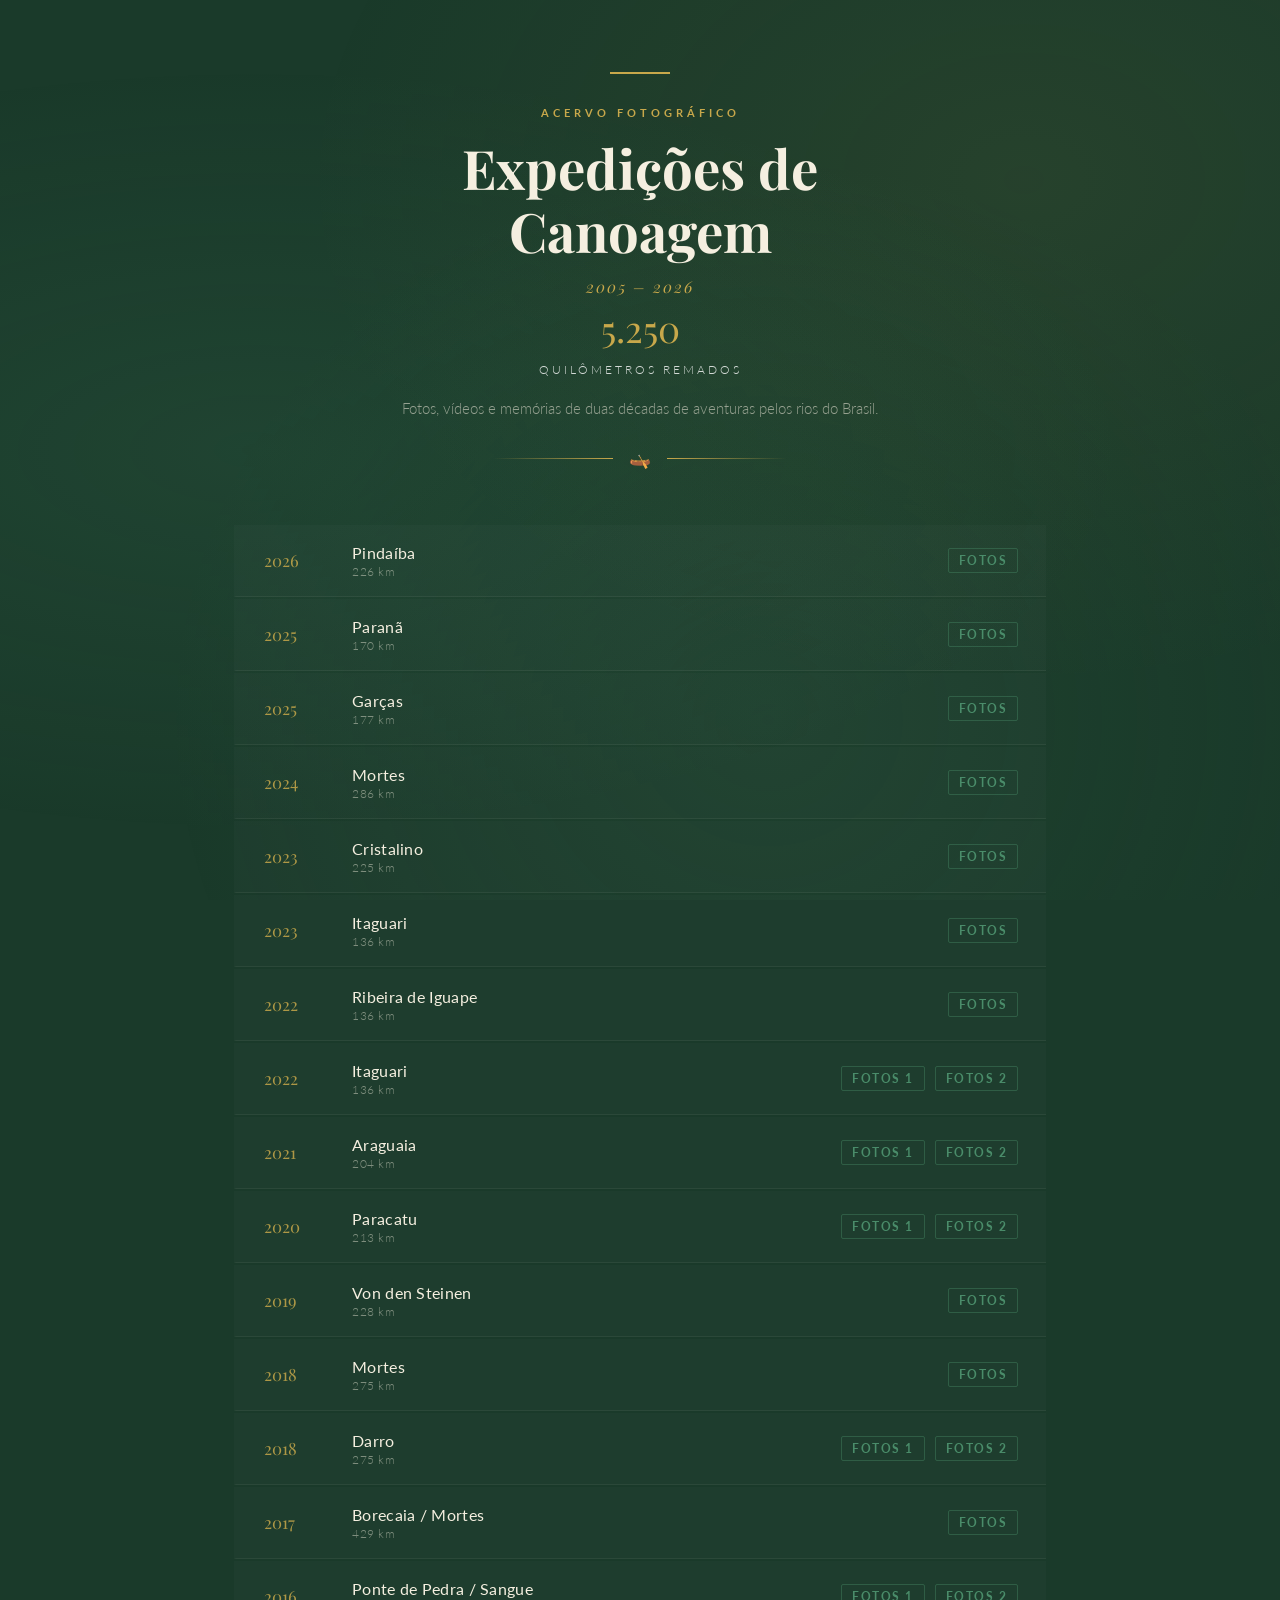
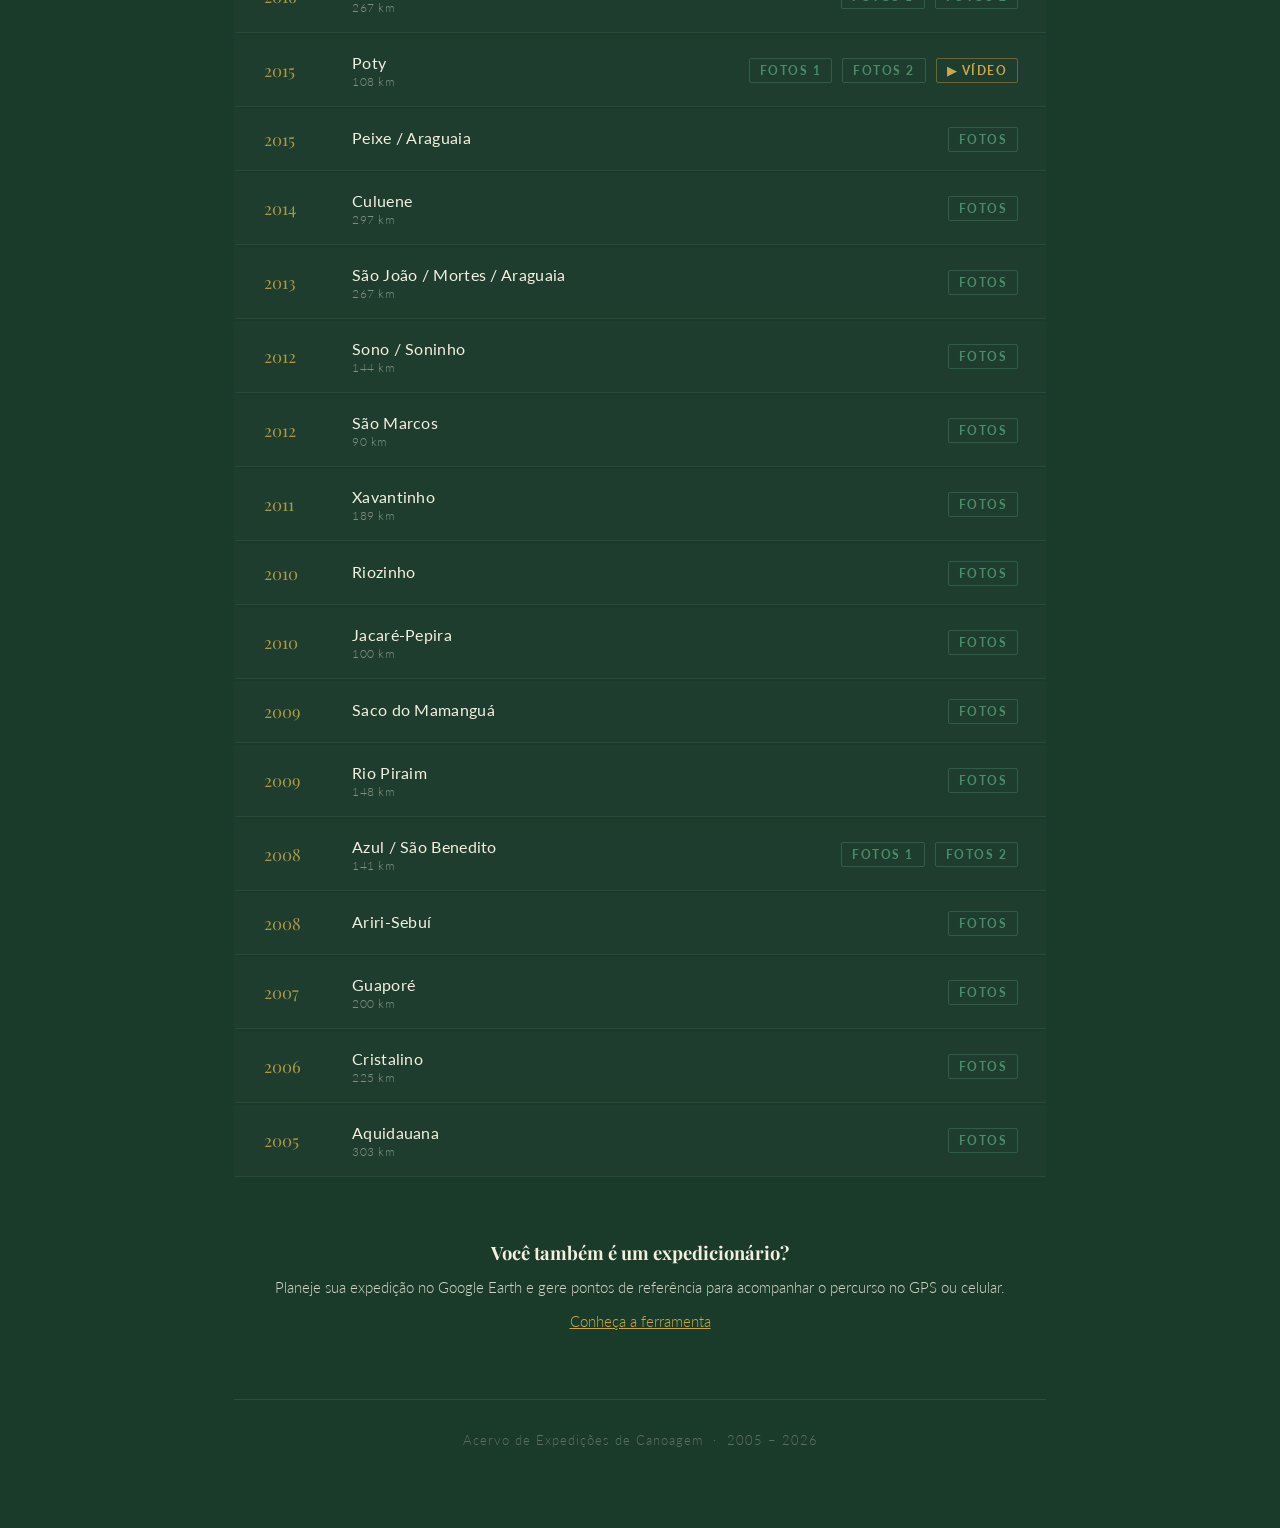
==== commit b7aa87be: "Update index.html" ====
--- a/index.html
+++ b/index.html
@@ -6,7 +6,7 @@
     <meta name="viewport" content="width=device-width, initial-scale=1.0">
     <title>Acervo de Expedições de Canoagem</title>
     <link href="https://fonts.googleapis.com/css2?family=Playfair+Display:ital,wght@0,400;0,700;1,400&family=Lato:wght@300;400;700&display=swap" rel="stylesheet">
-    <link rel="stylesheet" href="tratakml.css">
+    <link rel="stylesheet" href="index.css">
 </head>
 
 <body>
--- a/index.css
+++ b/index.css
@@ -0,0 +1,362 @@
+:root {
+    --verde-escuro: #1a3a2a;
+    --verde-medio: #2d5a3d;
+    --verde-agua: #4a8c6a;
+    --dourado: #c8a84b;
+    --bege: #f5efe0;
+    --texto: #1a2a1e;
+    --texto-suave: #4a5e50;
+  }
+
+  * { margin: 0; padding: 0; box-sizing: border-box; }
+
+  body {
+    background-color: var(--verde-escuro);
+    color: var(--bege);
+    font-family: 'Lato', sans-serif;
+    font-weight: 300;
+    min-height: 100vh;
+    overflow-x: hidden;
+  }
+
+  /* Fundo com textura */
+  body::before {
+    content: '';
+    position: fixed;
+    inset: 0;
+    background:
+      radial-gradient(ellipse at 20% 50%, rgba(74,140,106,0.12) 0%, transparent 60%),
+      radial-gradient(ellipse at 80% 20%, rgba(200,168,75,0.07) 0%, transparent 50%),
+      radial-gradient(ellipse at 60% 80%, rgba(45,90,61,0.2) 0%, transparent 55%);
+    pointer-events: none;
+    z-index: 0;
+  }
+
+  .container {
+    position: relative;
+    z-index: 1;
+    max-width: 860px;
+    margin: 0 auto;
+    padding: 0 24px 80px;
+  }
+
+  /* HEADER */
+  header {
+    text-align: center;
+    padding: 72px 0 56px;
+    position: relative;
+  }
+
+  .header-line {
+    width: 60px;
+    height: 2px;
+    background: var(--dourado);
+    margin: 0 auto 32px;
+    opacity: 0;
+    animation: fadeUp 0.8s ease forwards 0.2s;
+  }
+
+  .header-eyebrow {
+    font-family: 'Lato', sans-serif;
+    font-weight: 700;
+    font-size: 11px;
+    letter-spacing: 4px;
+    text-transform: uppercase;
+    color: var(--dourado);
+    opacity: 0;
+    animation: fadeUp 0.8s ease forwards 0.3s;
+  }
+
+  h1 {
+    font-family: 'Playfair Display', serif;
+    font-size: clamp(2.2rem, 5vw, 3.4rem);
+    font-weight: 700;
+    line-height: 1.15;
+    color: var(--bege);
+    margin: 18px 0 14px;
+    opacity: 0;
+    animation: fadeUp 0.9s ease forwards 0.4s;
+  }
+
+  .header-anos {
+    font-family: 'Playfair Display', serif;
+    font-style: italic;
+    font-size: 1rem;
+    color: var(--dourado);
+    letter-spacing: 2px;
+    opacity: 0;
+    animation: fadeUp 0.9s ease forwards 0.5s;
+  }
+
+  .header-desc { 
+    font-size: 0.95rem;
+    color: rgba(245,239,224,0.55);
+    margin-top: 16px;
+    line-height: 1.7;
+    opacity: 0;
+    animation: fadeUp 0.9s ease forwards 0.6s;
+  }
+  
+  .header-stats {
+    font-size: 1rem;
+    color: rgba(255,255,255,0.8);
+    line-height: 1.7;
+    opacity: 0;
+    animation: fadeUp 0.9s ease forwards 0.6s;
+  }
+
+  .header-ornament {
+    display: flex;
+    align-items: center;
+    justify-content: center;
+    gap: 16px;
+    margin-top: 26px;
+    opacity: 0;
+    animation: fadeUp 0.8s ease forwards 0.7s;
+  }
+  .ornament-line { flex: 1; max-width: 120px; height: 1px; background: linear-gradient(90deg, transparent, var(--dourado)); }
+  .ornament-line.right { background: linear-gradient(90deg, var(--dourado), transparent); }
+  .ornament-icon { color: var(--dourado); font-size: 1.1rem; }
+
+  /* GRID DE EXPEDIÇÕES */
+  .expeditions-grid {
+    display: grid;
+    gap: 2px;
+  }
+
+  .expedition-item {
+    display: grid;
+    grid-template-columns: 70px minmax(140px, 1fr) auto;
+    align-items: center;
+    gap: 0 18px;
+    padding: 18px 28px;
+    border-left: 2px solid transparent;
+    transition: all 0.25s ease;
+    opacity: 0;
+    animation: fadeUp 0.6s ease forwards;
+    border-bottom: 1px solid rgba(245,239,224,0.06);
+    background: rgba(255,255,255,0.02);
+}
+
+  .expedition-item:hover {
+    border-left-color: var(--dourado);
+    background: rgba(200,168,75,0.06);
+    transform: translateX(4px);
+  }
+
+  .exp-year {
+    font-family: 'Playfair Display', serif;
+    font-size: 1.05rem;
+    font-weight: 400;
+    color: var(--dourado);
+    opacity: 0.85;
+    white-space: nowrap;
+  }
+
+  .exp-name {
+    font-size: 1rem;
+    font-weight: 400;
+    color: var(--bege);
+    letter-spacing: 0.3px;
+    min-width: 0;
+  }
+  
+  .exp-info {
+    display: flex;
+    flex-direction: column;
+    min-width: 0;
+  }
+
+  .exp-distance {
+    font-size: 0.72rem;
+    color: rgba(245,239,224,0.45);
+    margin-top: 3px;
+    letter-spacing: 0.5px;
+  }
+
+  .exp-links {
+    display: flex;
+    gap: 10px;
+    flex-wrap: wrap;
+    justify-content: flex-end;
+  }
+
+  .exp-link {
+    font-size: 0.75rem;
+    font-weight: 700;
+    letter-spacing: 1.5px;
+    text-transform: uppercase;
+    color: var(--verde-agua);
+    text-decoration: none;
+    border: 1px solid rgba(74,140,106,0.4);
+    padding: 4px 10px;
+    border-radius: 2px;
+    transition: all 0.2s ease;
+    white-space: nowrap;
+  }
+
+  .exp-link:hover {
+    background: var(--verde-agua);
+    color: var(--verde-escuro);
+    border-color: var(--verde-agua);
+  }
+
+  .exp-link.video {
+    color: var(--dourado);
+    border-color: rgba(200,168,75,0.4);
+  }
+  .exp-link.video:hover {
+    background: var(--dourado);
+    color: var(--verde-escuro);
+    border-color: var(--dourado);
+  }
+
+  /* ANIMAÇÕES por linha */
+  .expedition-item:nth-child(1)  { animation-delay: 0.10s }
+  .expedition-item:nth-child(2)  { animation-delay: 0.14s }
+  .expedition-item:nth-child(3)  { animation-delay: 0.18s }
+  .expedition-item:nth-child(4)  { animation-delay: 0.22s }
+  .expedition-item:nth-child(5)  { animation-delay: 0.26s }
+  .expedition-item:nth-child(6)  { animation-delay: 0.30s }
+  .expedition-item:nth-child(7)  { animation-delay: 0.34s }
+  .expedition-item:nth-child(8)  { animation-delay: 0.38s }
+  .expedition-item:nth-child(9)  { animation-delay: 0.42s }
+  .expedition-item:nth-child(10) { animation-delay: 0.46s }
+  .expedition-item:nth-child(11) { animation-delay: 0.50s }
+  .expedition-item:nth-child(12) { animation-delay: 0.54s }
+  .expedition-item:nth-child(13) { animation-delay: 0.58s }
+  .expedition-item:nth-child(14) { animation-delay: 0.62s }
+  .expedition-item:nth-child(15) { animation-delay: 0.66s }
+  .expedition-item:nth-child(16) { animation-delay: 0.70s }
+  .expedition-item:nth-child(17) { animation-delay: 0.74s }
+  .expedition-item:nth-child(18) { animation-delay: 0.78s }
+  .expedition-item:nth-child(19) { animation-delay: 0.82s }
+  .expedition-item:nth-child(20) { animation-delay: 0.86s }
+  .expedition-item:nth-child(21) { animation-delay: 0.90s }
+  .expedition-item:nth-child(22) { animation-delay: 0.94s }
+  .expedition-item:nth-child(23) { animation-delay: 0.98s }
+  .expedition-item:nth-child(24) { animation-delay: 1.02s }
+  .expedition-item:nth-child(25) { animation-delay: 1.06s }
+  .expedition-item:nth-child(26) { animation-delay: 1.10s }
+  .expedition-item:nth-child(27) { animation-delay: 1.14s }
+  .expedition-item:nth-child(28) { animation-delay: 1.18s }
+  .expedition-item:nth-child(29) { animation-delay: 1.22s }
+  .expedition-item:nth-child(30) { animation-delay: 1.26s }
+  .expedition-item:nth-child(31) { animation-delay: 1.30s }
+  
+  .utilitario {
+    display: block;
+    text-align: center;
+    font-size: 0.95rem;
+    color: rgba(245,239,224,0.55);
+    line-height: 1.7;
+    margin-top: 60px;
+  }
+  
+  .utilitario-titulo {
+    margin: 0 0 8px 0;
+    font-family: 'Playfair Display', serif;
+    font-size: 1.15rem;
+    font-weight: 700;
+    color: var(--bege);
+  }
+
+  .utilitario-texto {
+    margin: 0 0 10px 0;
+    font-size: 1 rem;
+    line-height: 1.5;
+    color: rgba(245,239,224,0.85);
+  }
+  
+  @keyframes fadeUp {
+    from { opacity: 0; transform: translateY(14px); }
+    to   { opacity: 1; transform: translateY(0); }
+  }
+
+  /* FOOTER */
+  footer {
+    text-align: center;
+    margin-top: 64px;
+    padding-top: 32px;
+    border-top: 1px solid rgba(245,239,224,0.1);
+    font-size: 0.8rem;
+    color: rgba(245,239,224,0.3);
+    letter-spacing: 1px;
+  }
+  
+    /* RESPONSIVE */
+  @media (max-width: 600px) {
+
+    .container {
+        padding: 0 12px 50px;
+    }
+
+    .expedition-item {
+        grid-template-columns: 55px minmax(90px, 1fr) auto;
+        gap: 0 10px;
+        padding: 12px 10px;
+    }
+
+    .exp-year {
+        font-size: 0.9rem;
+    }
+
+    .exp-name {
+        font-size: 0.88rem;
+        line-height: 1.25;
+    }
+    
+    .exp-distance {
+        font-size: 0.62rem;
+    }
+
+    .exp-links {
+        grid-column: auto;
+        justify-content: flex-end;
+        gap: 4px;
+    }
+
+    .exp-link {
+        font-size: 0.58rem;
+        letter-spacing: 0.8px;
+        padding: 3px 6px;
+    }
+}
+
+@media (max-width: 400px) {
+
+    .expedition-item {
+        grid-template-columns: 48px minmax(70px, 1fr) auto;
+        gap: 0 8px;
+        padding: 10px 8px;
+    }
+
+    .exp-year {
+        font-size: 0.82rem;
+    }
+
+    .exp-name {
+        font-size: 0.8rem;
+    }
+    
+    .exp-distance {
+        font-size: 0.62rem;
+    }
+
+    .exp-link {
+        font-size: 0.52rem;
+        padding: 2px 5px;
+    }
+}
+
+a {
+    color: #c8a84b;
+}
+
+a:hover {
+    color: #ffe08a;
+}
+
+a:visited {
+    color: #c8a84b;
+}
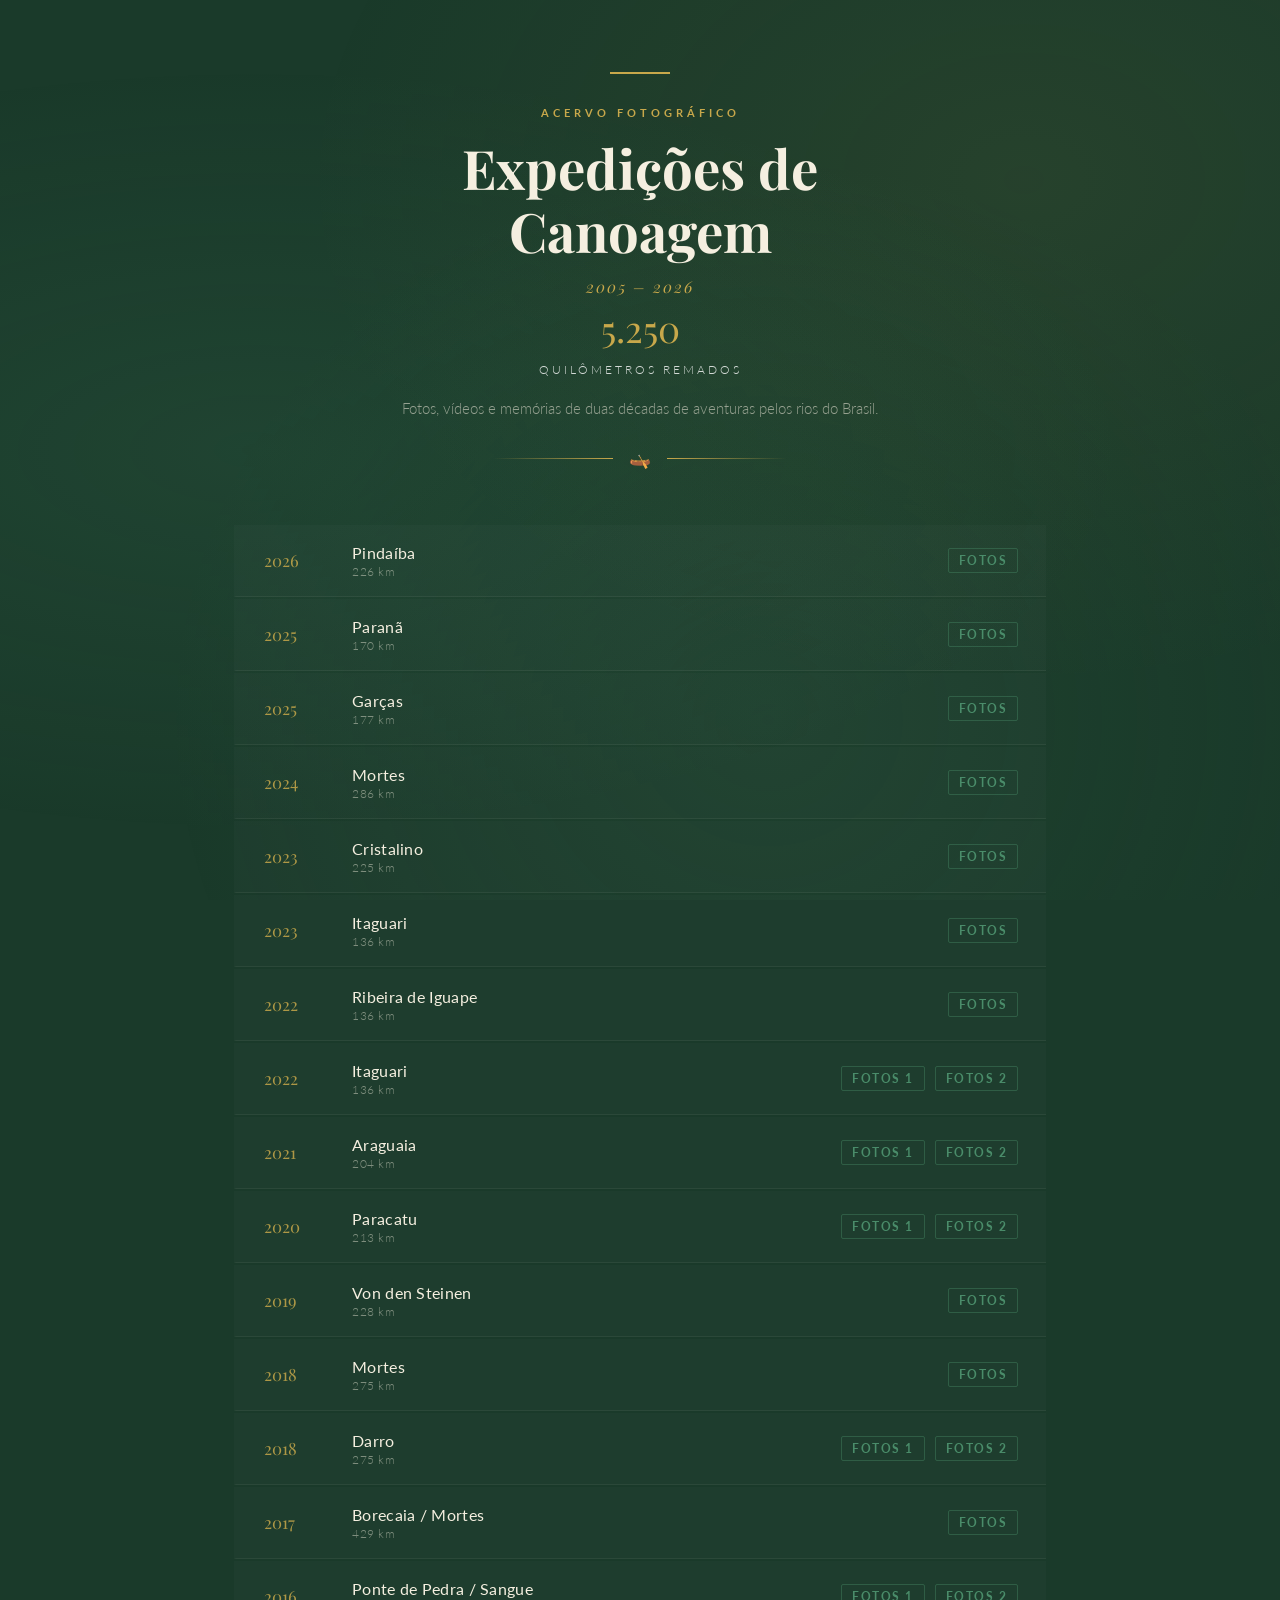
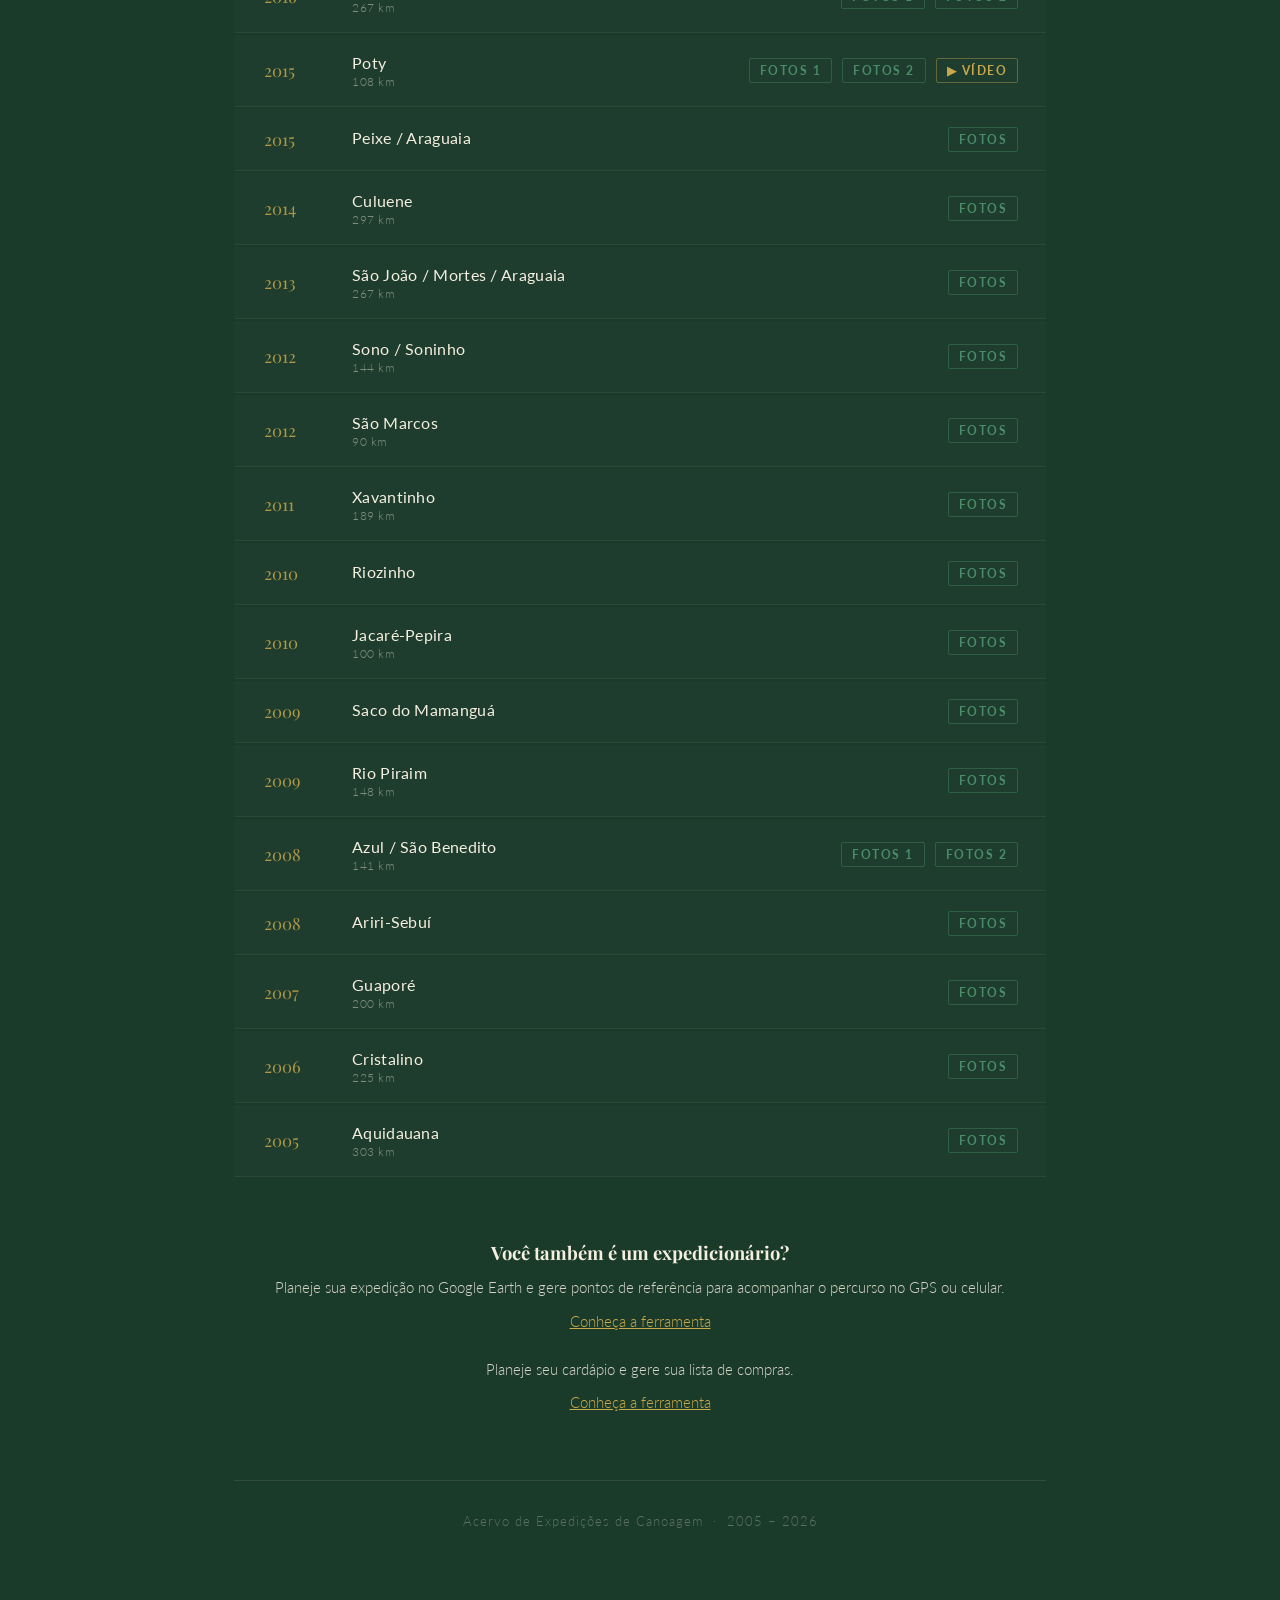
==== commit 202f1f5e: "reorganizacao geral" ====
--- a/index.html
+++ b/index.html
@@ -6,7 +6,7 @@
     <meta name="viewport" content="width=device-width, initial-scale=1.0">
     <title>Acervo de Expedições de Canoagem</title>
     <link href="https://fonts.googleapis.com/css2?family=Playfair+Display:ital,wght@0,400;0,700;1,400&family=Lato:wght@300;400;700&display=swap" rel="stylesheet">
-    <link rel="stylesheet" href="index.css">
+    <link rel="stylesheet" href="css/index.css">
 </head>
 
 <body>
@@ -394,6 +394,12 @@
             </p>
 
             <a href="tratakml.html" target="_blank">Conheça a ferramenta</a>
+
+            <p class="utilitario-texto"><br /> 
+                Planeje seu cardápio e gere sua lista de compras.
+            </p>
+
+            <a href="cardapio.html" target="_blank">Conheça a ferramenta</a>
         </div>
 
         <footer>
--- a/css/index.css
+++ b/css/index.css
@@ -0,0 +1,362 @@
+:root {
+    --verde-escuro: #1a3a2a;
+    --verde-medio: #2d5a3d;
+    --verde-agua: #4a8c6a;
+    --dourado: #c8a84b;
+    --bege: #f5efe0;
+    --texto: #1a2a1e;
+    --texto-suave: #4a5e50;
+  }
+
+  * { margin: 0; padding: 0; box-sizing: border-box; }
+
+  body {
+    background-color: var(--verde-escuro);
+    color: var(--bege);
+    font-family: 'Lato', sans-serif;
+    font-weight: 300;
+    min-height: 100vh;
+    overflow-x: hidden;
+  }
+
+  /* Fundo com textura */
+  body::before {
+    content: '';
+    position: fixed;
+    inset: 0;
+    background:
+      radial-gradient(ellipse at 20% 50%, rgba(74,140,106,0.12) 0%, transparent 60%),
+      radial-gradient(ellipse at 80% 20%, rgba(200,168,75,0.07) 0%, transparent 50%),
+      radial-gradient(ellipse at 60% 80%, rgba(45,90,61,0.2) 0%, transparent 55%);
+    pointer-events: none;
+    z-index: 0;
+  }
+
+  .container {
+    position: relative;
+    z-index: 1;
+    max-width: 860px;
+    margin: 0 auto;
+    padding: 0 24px 80px;
+  }
+
+  /* HEADER */
+  header {
+    text-align: center;
+    padding: 72px 0 56px;
+    position: relative;
+  }
+
+  .header-line {
+    width: 60px;
+    height: 2px;
+    background: var(--dourado);
+    margin: 0 auto 32px;
+    opacity: 0;
+    animation: fadeUp 0.8s ease forwards 0.2s;
+  }
+
+  .header-eyebrow {
+    font-family: 'Lato', sans-serif;
+    font-weight: 700;
+    font-size: 11px;
+    letter-spacing: 4px;
+    text-transform: uppercase;
+    color: var(--dourado);
+    opacity: 0;
+    animation: fadeUp 0.8s ease forwards 0.3s;
+  }
+
+  h1 {
+    font-family: 'Playfair Display', serif;
+    font-size: clamp(2.2rem, 5vw, 3.4rem);
+    font-weight: 700;
+    line-height: 1.15;
+    color: var(--bege);
+    margin: 18px 0 14px;
+    opacity: 0;
+    animation: fadeUp 0.9s ease forwards 0.4s;
+  }
+
+  .header-anos {
+    font-family: 'Playfair Display', serif;
+    font-style: italic;
+    font-size: 1rem;
+    color: var(--dourado);
+    letter-spacing: 2px;
+    opacity: 0;
+    animation: fadeUp 0.9s ease forwards 0.5s;
+  }
+
+  .header-desc { 
+    font-size: 0.95rem;
+    color: rgba(245,239,224,0.55);
+    margin-top: 16px;
+    line-height: 1.7;
+    opacity: 0;
+    animation: fadeUp 0.9s ease forwards 0.6s;
+  }
+  
+  .header-stats {
+    font-size: 1rem;
+    color: rgba(255,255,255,0.8);
+    line-height: 1.7;
+    opacity: 0;
+    animation: fadeUp 0.9s ease forwards 0.6s;
+  }
+
+  .header-ornament {
+    display: flex;
+    align-items: center;
+    justify-content: center;
+    gap: 16px;
+    margin-top: 26px;
+    opacity: 0;
+    animation: fadeUp 0.8s ease forwards 0.7s;
+  }
+  .ornament-line { flex: 1; max-width: 120px; height: 1px; background: linear-gradient(90deg, transparent, var(--dourado)); }
+  .ornament-line.right { background: linear-gradient(90deg, var(--dourado), transparent); }
+  .ornament-icon { color: var(--dourado); font-size: 1.1rem; }
+
+  /* GRID DE EXPEDIÇÕES */
+  .expeditions-grid {
+    display: grid;
+    gap: 2px;
+  }
+
+  .expedition-item {
+    display: grid;
+    grid-template-columns: 70px minmax(140px, 1fr) auto;
+    align-items: center;
+    gap: 0 18px;
+    padding: 18px 28px;
+    border-left: 2px solid transparent;
+    transition: all 0.25s ease;
+    opacity: 0;
+    animation: fadeUp 0.6s ease forwards;
+    border-bottom: 1px solid rgba(245,239,224,0.06);
+    background: rgba(255,255,255,0.02);
+}
+
+  .expedition-item:hover {
+    border-left-color: var(--dourado);
+    background: rgba(200,168,75,0.06);
+    transform: translateX(4px);
+  }
+
+  .exp-year {
+    font-family: 'Playfair Display', serif;
+    font-size: 1.05rem;
+    font-weight: 400;
+    color: var(--dourado);
+    opacity: 0.85;
+    white-space: nowrap;
+  }
+
+  .exp-name {
+    font-size: 1rem;
+    font-weight: 400;
+    color: var(--bege);
+    letter-spacing: 0.3px;
+    min-width: 0;
+  }
+  
+  .exp-info {
+    display: flex;
+    flex-direction: column;
+    min-width: 0;
+  }
+
+  .exp-distance {
+    font-size: 0.72rem;
+    color: rgba(245,239,224,0.45);
+    margin-top: 3px;
+    letter-spacing: 0.5px;
+  }
+
+  .exp-links {
+    display: flex;
+    gap: 10px;
+    flex-wrap: wrap;
+    justify-content: flex-end;
+  }
+
+  .exp-link {
+    font-size: 0.75rem;
+    font-weight: 700;
+    letter-spacing: 1.5px;
+    text-transform: uppercase;
+    color: var(--verde-agua);
+    text-decoration: none;
+    border: 1px solid rgba(74,140,106,0.4);
+    padding: 4px 10px;
+    border-radius: 2px;
+    transition: all 0.2s ease;
+    white-space: nowrap;
+  }
+
+  .exp-link:hover {
+    background: var(--verde-agua);
+    color: var(--verde-escuro);
+    border-color: var(--verde-agua);
+  }
+
+  .exp-link.video {
+    color: var(--dourado);
+    border-color: rgba(200,168,75,0.4);
+  }
+  .exp-link.video:hover {
+    background: var(--dourado);
+    color: var(--verde-escuro);
+    border-color: var(--dourado);
+  }
+
+  /* ANIMAÇÕES por linha */
+  .expedition-item:nth-child(1)  { animation-delay: 0.10s }
+  .expedition-item:nth-child(2)  { animation-delay: 0.14s }
+  .expedition-item:nth-child(3)  { animation-delay: 0.18s }
+  .expedition-item:nth-child(4)  { animation-delay: 0.22s }
+  .expedition-item:nth-child(5)  { animation-delay: 0.26s }
+  .expedition-item:nth-child(6)  { animation-delay: 0.30s }
+  .expedition-item:nth-child(7)  { animation-delay: 0.34s }
+  .expedition-item:nth-child(8)  { animation-delay: 0.38s }
+  .expedition-item:nth-child(9)  { animation-delay: 0.42s }
+  .expedition-item:nth-child(10) { animation-delay: 0.46s }
+  .expedition-item:nth-child(11) { animation-delay: 0.50s }
+  .expedition-item:nth-child(12) { animation-delay: 0.54s }
+  .expedition-item:nth-child(13) { animation-delay: 0.58s }
+  .expedition-item:nth-child(14) { animation-delay: 0.62s }
+  .expedition-item:nth-child(15) { animation-delay: 0.66s }
+  .expedition-item:nth-child(16) { animation-delay: 0.70s }
+  .expedition-item:nth-child(17) { animation-delay: 0.74s }
+  .expedition-item:nth-child(18) { animation-delay: 0.78s }
+  .expedition-item:nth-child(19) { animation-delay: 0.82s }
+  .expedition-item:nth-child(20) { animation-delay: 0.86s }
+  .expedition-item:nth-child(21) { animation-delay: 0.90s }
+  .expedition-item:nth-child(22) { animation-delay: 0.94s }
+  .expedition-item:nth-child(23) { animation-delay: 0.98s }
+  .expedition-item:nth-child(24) { animation-delay: 1.02s }
+  .expedition-item:nth-child(25) { animation-delay: 1.06s }
+  .expedition-item:nth-child(26) { animation-delay: 1.10s }
+  .expedition-item:nth-child(27) { animation-delay: 1.14s }
+  .expedition-item:nth-child(28) { animation-delay: 1.18s }
+  .expedition-item:nth-child(29) { animation-delay: 1.22s }
+  .expedition-item:nth-child(30) { animation-delay: 1.26s }
+  .expedition-item:nth-child(31) { animation-delay: 1.30s }
+  
+  .utilitario {
+    display: block;
+    text-align: center;
+    font-size: 0.95rem;
+    color: rgba(245,239,224,0.55);
+    line-height: 1.7;
+    margin-top: 60px;
+  }
+  
+  .utilitario-titulo {
+    margin: 0 0 8px 0;
+    font-family: 'Playfair Display', serif;
+    font-size: 1.15rem;
+    font-weight: 700;
+    color: var(--bege);
+  }
+
+  .utilitario-texto {
+    margin: 0 0 10px 0;
+    font-size: 1 rem;
+    line-height: 1.5;
+    color: rgba(245,239,224,0.85);
+  }
+  
+  @keyframes fadeUp {
+    from { opacity: 0; transform: translateY(14px); }
+    to   { opacity: 1; transform: translateY(0); }
+  }
+
+  /* FOOTER */
+  footer {
+    text-align: center;
+    margin-top: 64px;
+    padding-top: 32px;
+    border-top: 1px solid rgba(245,239,224,0.1);
+    font-size: 0.8rem;
+    color: rgba(245,239,224,0.3);
+    letter-spacing: 1px;
+  }
+  
+    /* RESPONSIVE */
+  @media (max-width: 600px) {
+
+    .container {
+        padding: 0 12px 50px;
+    }
+
+    .expedition-item {
+        grid-template-columns: 55px minmax(90px, 1fr) auto;
+        gap: 0 10px;
+        padding: 12px 10px;
+    }
+
+    .exp-year {
+        font-size: 0.9rem;
+    }
+
+    .exp-name {
+        font-size: 0.88rem;
+        line-height: 1.25;
+    }
+    
+    .exp-distance {
+        font-size: 0.62rem;
+    }
+
+    .exp-links {
+        grid-column: auto;
+        justify-content: flex-end;
+        gap: 4px;
+    }
+
+    .exp-link {
+        font-size: 0.58rem;
+        letter-spacing: 0.8px;
+        padding: 3px 6px;
+    }
+}
+
+@media (max-width: 400px) {
+
+    .expedition-item {
+        grid-template-columns: 48px minmax(70px, 1fr) auto;
+        gap: 0 8px;
+        padding: 10px 8px;
+    }
+
+    .exp-year {
+        font-size: 0.82rem;
+    }
+
+    .exp-name {
+        font-size: 0.8rem;
+    }
+    
+    .exp-distance {
+        font-size: 0.62rem;
+    }
+
+    .exp-link {
+        font-size: 0.52rem;
+        padding: 2px 5px;
+    }
+}
+
+a {
+    color: #c8a84b;
+}
+
+a:hover {
+    color: #ffe08a;
+}
+
+a:visited {
+    color: #c8a84b;
+}
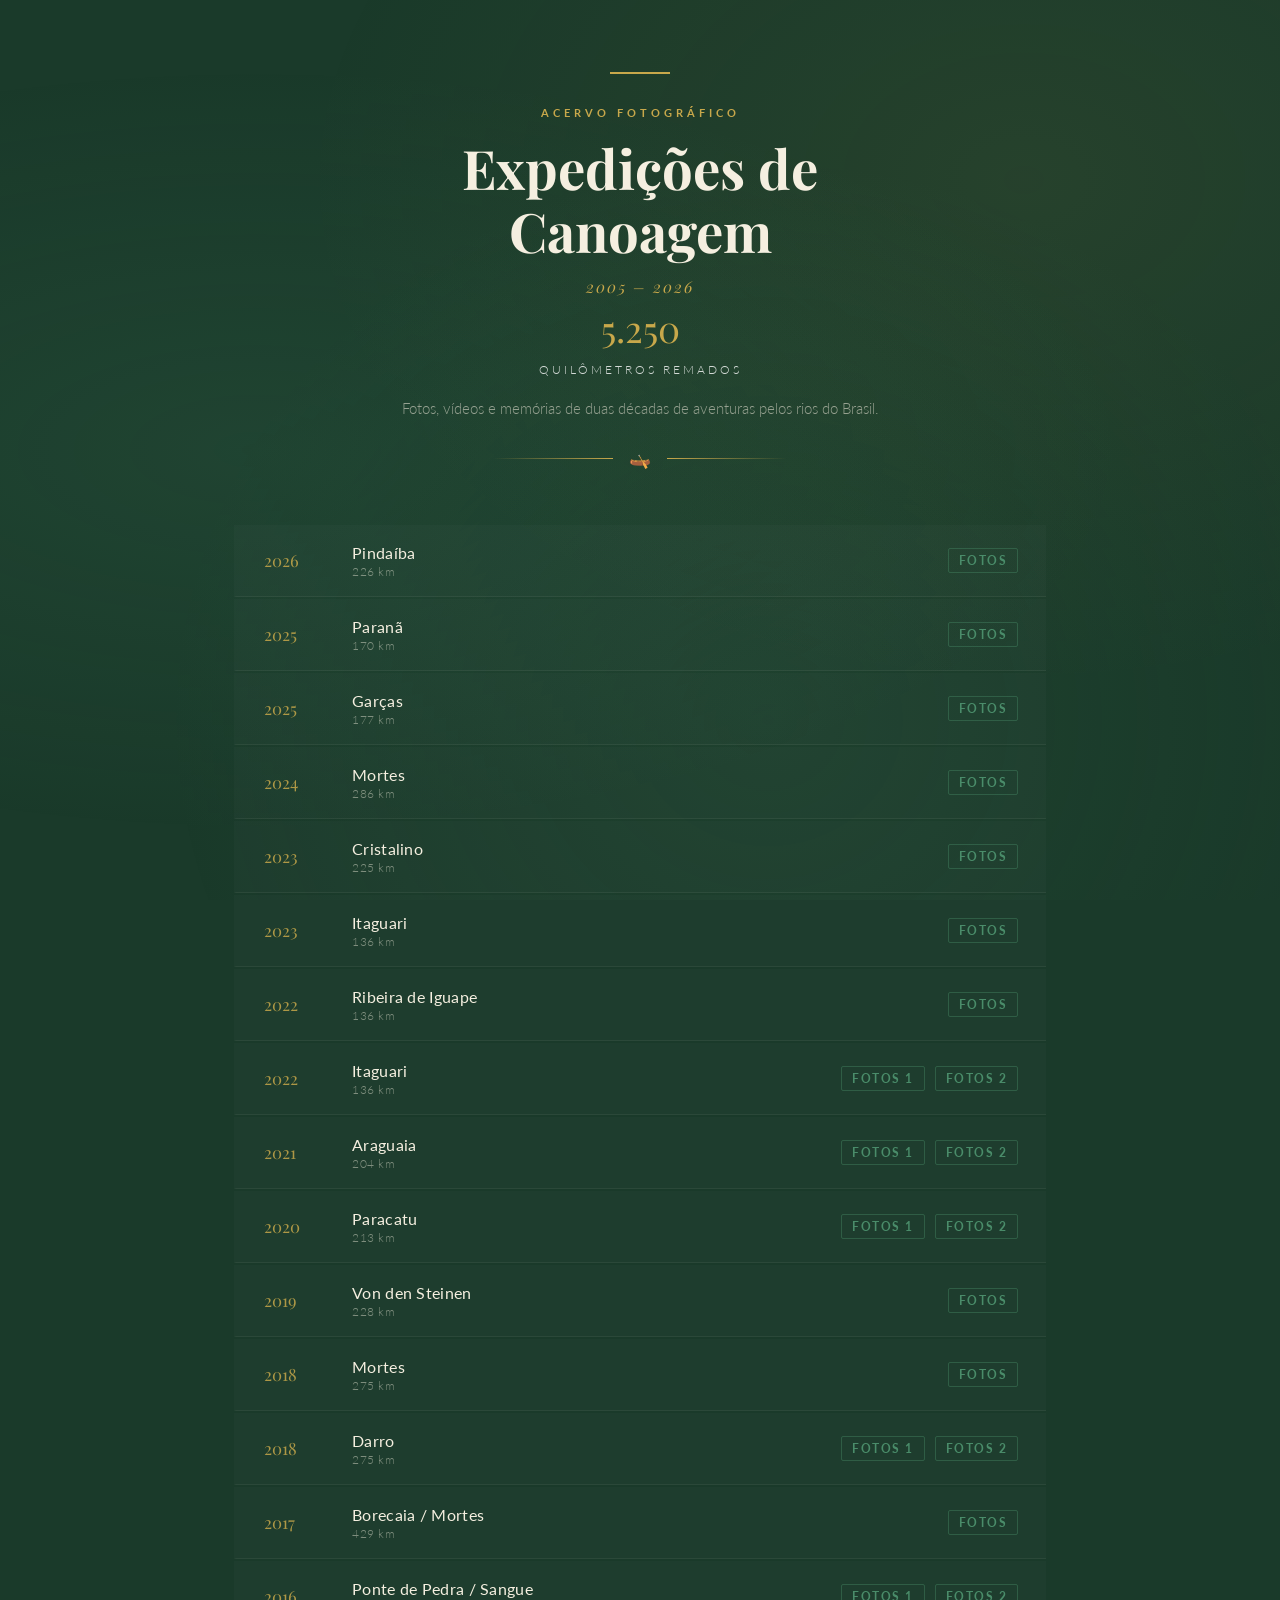
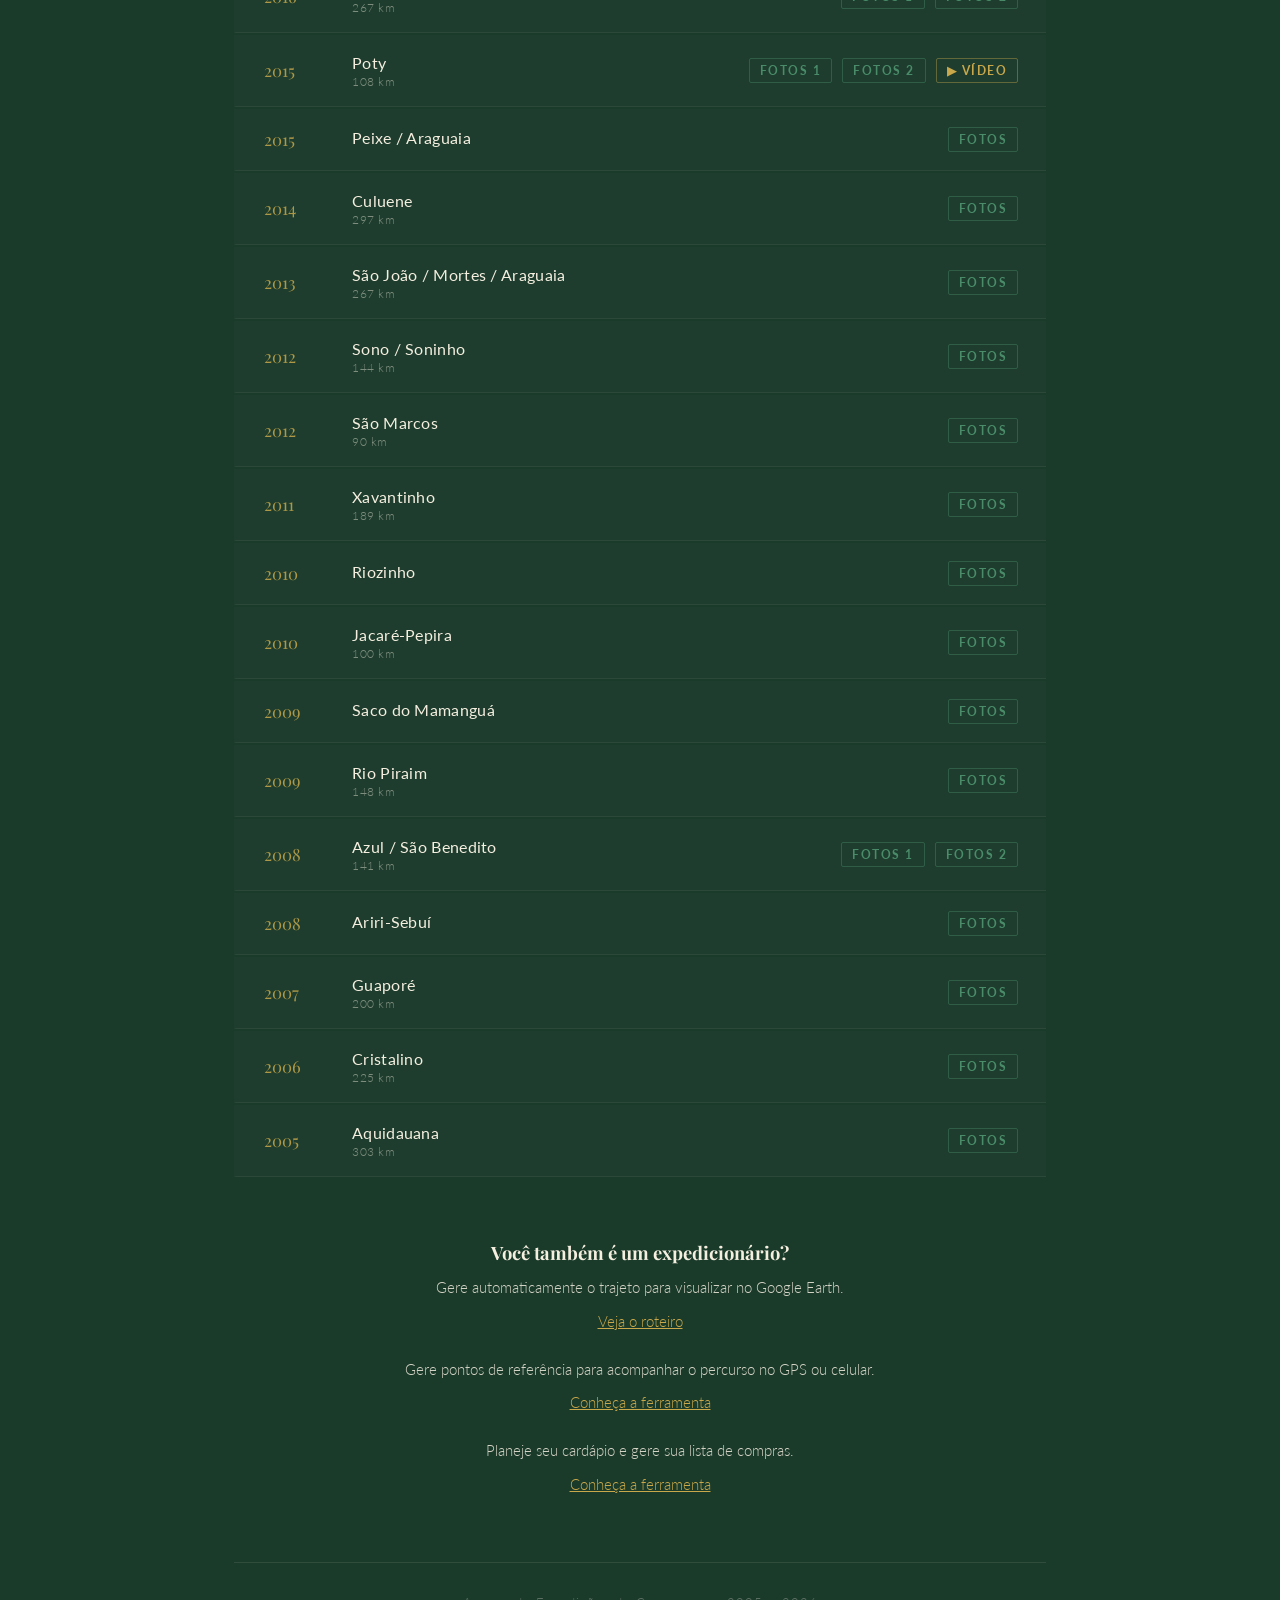
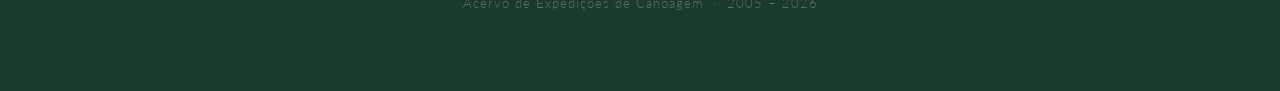
==== commit f4473270: "Incluido roteiro para geração automática do trajeto" ====
--- a/index.html
+++ b/index.html
@@ -389,8 +389,14 @@
         <div class="utilitario">
             <p class="utilitario-titulo">Você também é um expedicionário?</p>
 
-            <p class="utilitario-texto">
-                Planeje sua expedição no Google Earth e gere pontos de referência para acompanhar o percurso no GPS ou celular.
+             <p class="utilitario-texto">
+                Gere automaticamente o trajeto para visualizar no Google Earth. 
+            </p>
+
+            <a href="tutorial-brouter.html" target="_blank">Veja o roteiro</a>
+
+            <p class="utilitario-texto"><br />
+                Gere pontos de referência para acompanhar o percurso no GPS ou celular.
             </p>
 
             <a href="tratakml.html" target="_blank">Conheça a ferramenta</a>
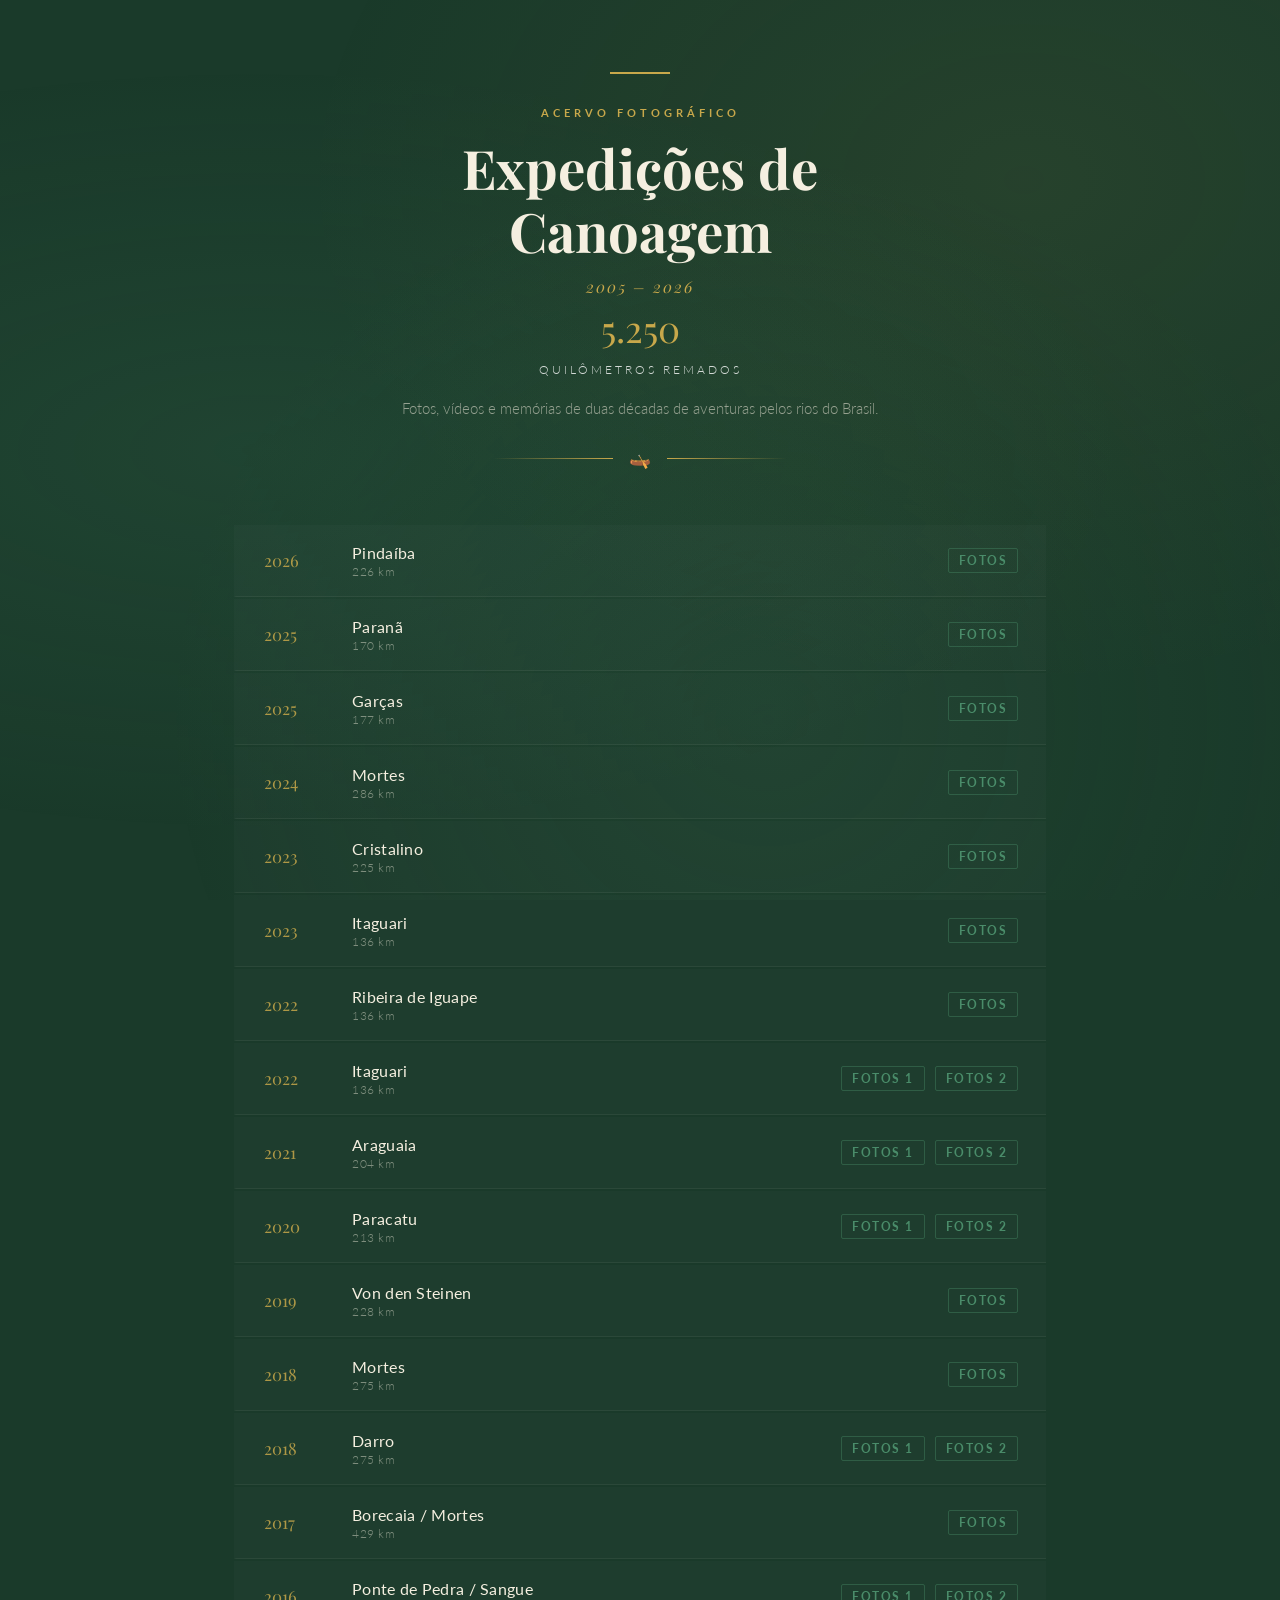
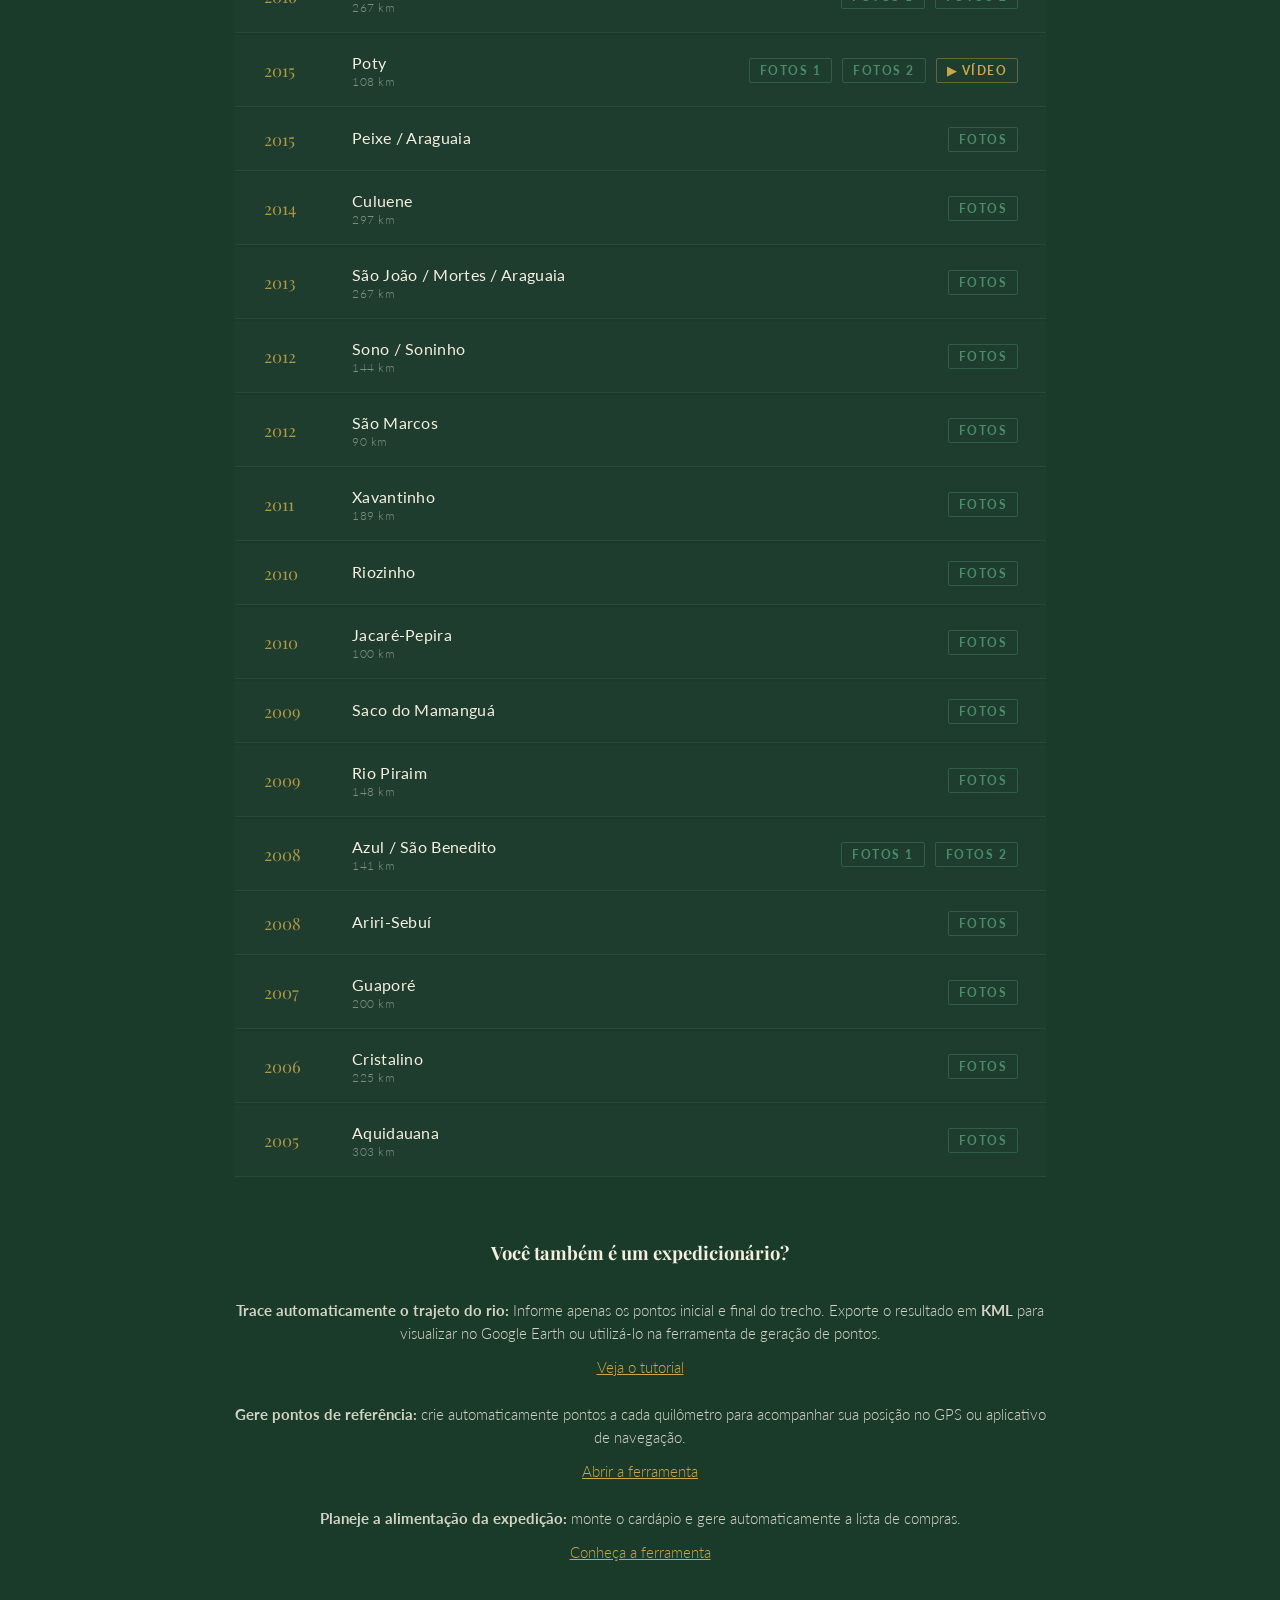
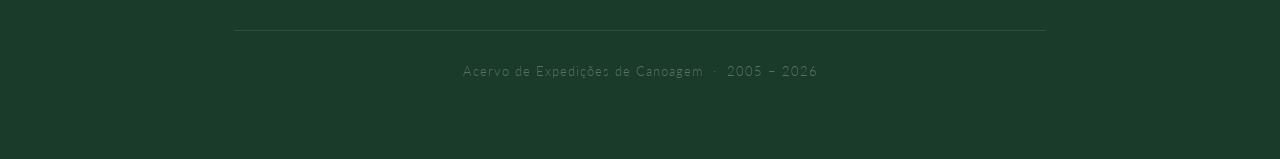
==== commit 06a8b5a5: "melhoria de textos" ====
--- a/index.html
+++ b/index.html
@@ -389,20 +389,21 @@
         <div class="utilitario">
             <p class="utilitario-titulo">Você também é um expedicionário?</p>
 
-             <p class="utilitario-texto">
-                Gere automaticamente o trajeto para visualizar no Google Earth. 
+             <p class="utilitario-texto"><br />
+                <strong>Trace automaticamente o trajeto do rio:</strong> Informe apenas os pontos inicial e final do trecho. Exporte o resultado
+                em <strong>KML</strong> para visualizar no Google Earth ou utilizá-lo na ferramenta de geração de pontos. 
             </p>
 
-            <a href="tutorial-brouter.html" target="_blank">Veja o roteiro</a>
+            <a href="tutorial-brouter.html" target="_blank">Veja o tutorial</a>
 
             <p class="utilitario-texto"><br />
-                Gere pontos de referência para acompanhar o percurso no GPS ou celular.
+                <strong>Gere pontos de referência:</strong> crie automaticamente pontos a cada quilômetro para acompanhar sua posição no GPS ou aplicativo de navegação.
             </p>
 
-            <a href="tratakml.html" target="_blank">Conheça a ferramenta</a>
+            <a href="tratakml.html" target="_blank">Abrir a ferramenta</a>
 
             <p class="utilitario-texto"><br /> 
-                Planeje seu cardápio e gere sua lista de compras.
+                <strong>Planeje a alimentação da expedição:</strong> monte o cardápio e gere automaticamente a lista de compras.
             </p>
 
             <a href="cardapio.html" target="_blank">Conheça a ferramenta</a>
